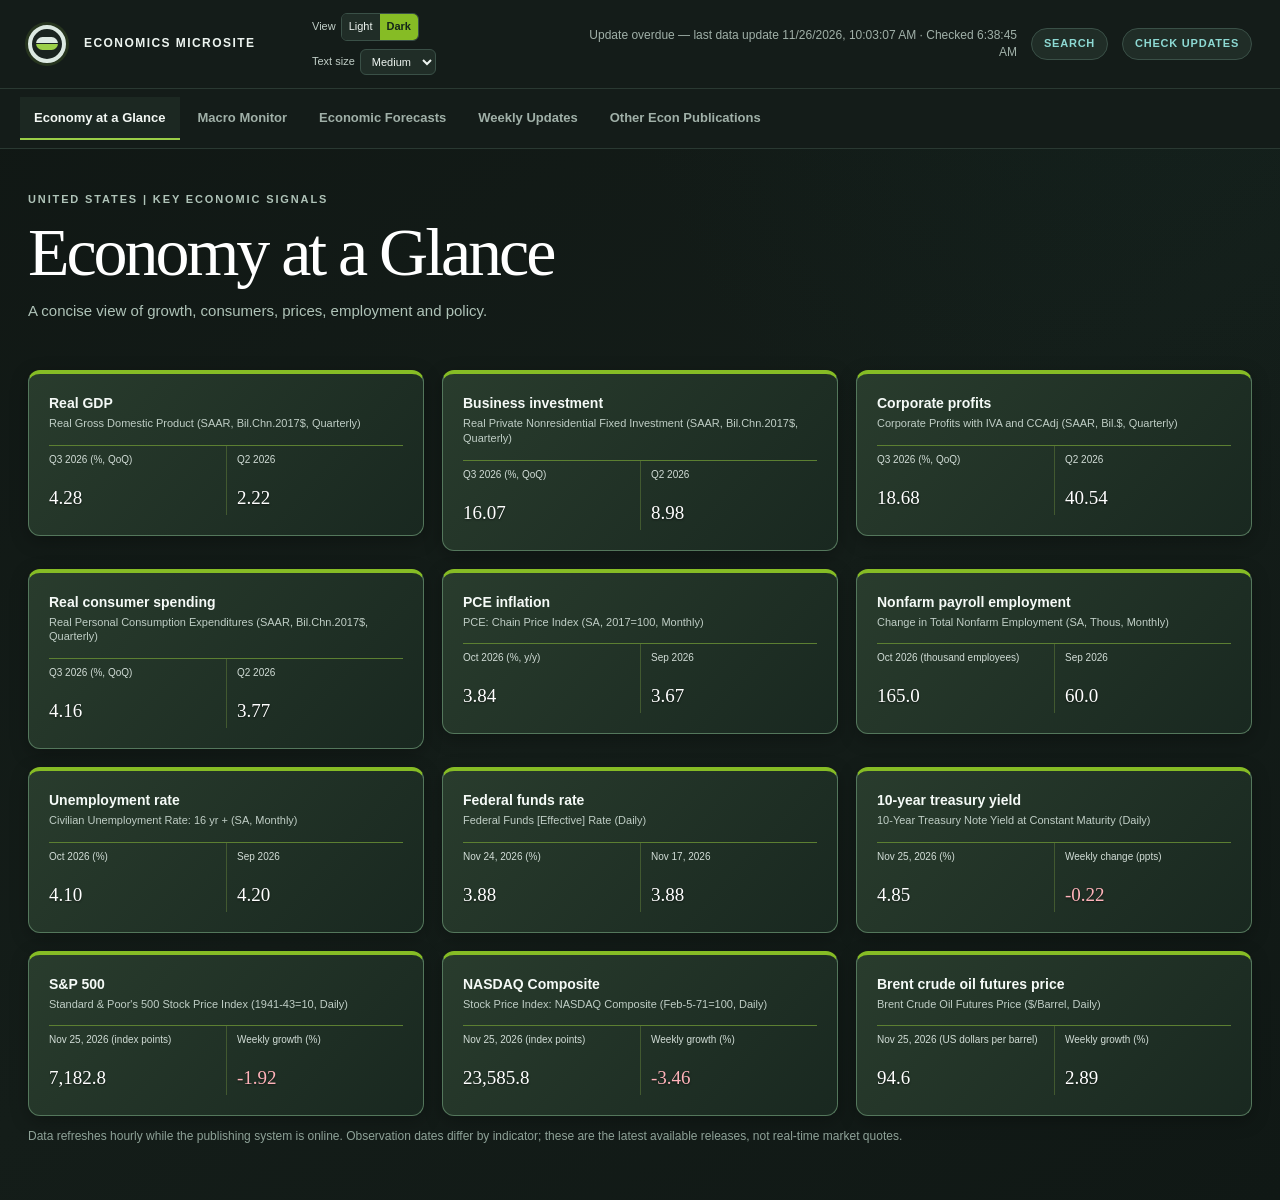
==== docs/index.html @ 39c1127b "Refine microsite appearance and weekly charts Co-authored-by: Copilot <223556219+Copilot@users.norep" ====
<!doctype html>
<html lang="en">
<head>
  <meta charset="utf-8">
  <meta name="viewport" content="width=device-width, initial-scale=1">
  <title>Economics Microsite</title>
  <script>if (location.protocol === "file:") location.replace("http://127.0.0.1:8766/");</script>
  <style>
    :root {
      color-scheme: dark;
      --ink: #edf4f0; --ink-soft: #c1cec7; --panel: #19221f; --panel-line: #34443d;
      --paper: #101714; --white: #202a26; --muted: #a0b0a8; --light-muted: #718078;
      --red: #f08c86; --gold: #e8c66a; --green: #9bcf48; --blue: #43c5ca;
    }
    * { box-sizing: border-box; }
    body { margin: 0; color: #1b282e; background: linear-gradient(145deg, #f2f7f4 0%, #f8faf8 52%, #edf6f3 100%); font: 15px/1.45 "Segoe UI", Arial, sans-serif; }
    button { font: inherit; }
    .masthead { min-height: 76px; display: flex; align-items: center; gap: 18px; padding: 13px max(28px, calc((100vw - 1400px)/2)); background: #fff; border-bottom: 1px solid #dce7e2; box-shadow: 0 2px 12px #173a2810; }
    .brand-mark { width: 38px; height: 38px; flex: 0 0 auto; display: grid; place-items: center; border: 4px solid #242726; border-radius: 50%; background: #fff; box-shadow: 0 0 0 3px #86bc2524; }
    .brand-mark::after { content: ""; width: 22px; height: 13px; border-radius: 9px; background: linear-gradient(to bottom, #2c2a29 0 48%, #fff 48% 53%, #86bc25 53%); }
    .brand { min-width: 210px; }
    .brand strong { display: block; color: #242726; font-size: 12px; letter-spacing: .12em; }
    .brand span { color: var(--muted); font-size: 12px; }
    .head-actions { display: flex; align-items: center; gap: 14px; margin-left: auto; }
    .updated { color: var(--muted); font-size: 12px; text-align: right; }
    .text-button { border: 1px solid #d7e4dd; border-radius: 999px; padding: 7px 12px; background: #f5faf6; color: #1f6465; font-size: 11px; font-weight: 750; letter-spacing: .07em; text-transform: uppercase; cursor: pointer; transition: background .15s, border-color .15s, transform .15s; }
    .text-button:hover { border-color: var(--green); background: #edf6e1; transform: translateY(-1px); }
    .text-button:disabled { opacity: .5; cursor: wait; }
    .hero { position: relative; overflow: hidden; padding: 46px max(38px, calc((100vw - 1360px)/2)) 52px; background: radial-gradient(ellipse at 84% 12%, #00a3ad38 0, transparent 32%), linear-gradient(112deg, #242726 0%, #293431 62%, #214841 100%); color: #eef6f1; border-bottom: 4px solid var(--green); }
    .hero::before { content: ""; position: absolute; width: 260px; height: 260px; right: 9%; top: -155px; border: 1px solid #86bc2555; border-radius: 50%; box-shadow: 0 0 0 26px #86bc2510, 0 0 0 54px #00a3ad0c; pointer-events: none; }
    .hero::after { content: "US"; position: absolute; right: 20px; top: 175px; width: min(520px, calc(100% - 40px)); color: #fff; opacity: .13; font: 800 clamp(210px, 20vw, 275px)/1 Georgia, serif; letter-spacing: -.06em; text-align: right; white-space: nowrap; pointer-events: none; }
    .eyebrow { position: relative; z-index: 1; margin: 0 0 14px; color: var(--green); font: 700 11px/1.5 "Segoe UI", Arial, sans-serif; letter-spacing: .17em; text-transform: uppercase; }
    .hero h1 { position: relative; z-index: 1; margin: 0; color: #f4f4f1; font: 400 clamp(42px, 6vw, 68px)/.91 Georgia, "Times New Roman", serif; letter-spacing: -.045em; }
    .hero h1 span { display: block; color: #21c0c2; text-shadow: 0 6px 24px #00a3ad35; }
    .hero-copy { position: relative; z-index: 1; max-width: 560px; margin: 22px 0 0; color: #d2e2db; font-size: 14px; line-height: 1.7; }
    .hero-export { position: relative; z-index: 1; margin-top: 18px; border-color: #00a3ad; background: #00a3ad; color: #fff; }
    .hero-export:hover { border-color: #4ed1d0; background: #087e83; }
    #explore-combos { margin-left: 10px; }
    #combo-gallery { width: min(1040px, calc(100vw - 40px)); max-width: 1040px; }
    .combo-gallery-list { display: grid; grid-template-columns: repeat(auto-fit, minmax(min(100%, 300px), 1fr)); gap: 20px; padding: 20px 22px; }
    .combo-preview { width: 100%; max-width: 360px; justify-self: center; padding: 0; overflow: hidden; border: 1px solid #00a3ad; border-radius: 8px; background: #000; color: #edf4f0; text-align: left; cursor: pointer; }
    .combo-preview svg { display: block; width: 100%; height: auto; }
    .combo-preview span { display: block; padding: 12px; background: #173b3c; font-size: 12px; }
    .combo-preview:hover, .combo-preview:focus-visible { outline: 2px solid #86bc25; outline-offset: 2px; }
    #combo-gallery-status { padding: 0 22px 18px; }
    #trend-dialog.curated-chart #chart-controls fieldset:nth-of-type(2) { display: none; }
    #trend-dialog.curated-chart .chart-wrap { background: #000; }
    .workspace { max-width: 1420px; margin: 0 auto; padding: 28px 26px 50px; }
    .workspace-layout { display: grid; grid-template-columns: 205px minmax(0, 1fr); gap: 24px; align-items: start; }
    .theme-nav { position: sticky; top: 15px; }
    .section-label { margin: 0 0 12px; color: #4f7564; font-size: 10px; font-weight: 800; letter-spacing: .15em; text-transform: uppercase; }
    .theme-list { display: grid; gap: 7px; }
    .theme-button { --theme-color: #54821a; --theme-tint: #eff6e4; display: flex; justify-content: space-between; align-items: center; gap: 8px; width: 100%; border: 1px solid color-mix(in srgb, var(--theme-color) 26%, white); border-radius: 7px; padding: 12px; background: var(--theme-tint); color: #26322b; text-align: left; cursor: pointer; box-shadow: 0 3px 12px #20432a0b; transition: transform .16s, box-shadow .16s, background .16s; }
    .theme-button[data-theme="financial_markets"] { --theme-color: #008c95; --theme-tint: #e4f5f5; }
    .theme-button[data-theme="inflation"] { --theme-color: #397f58; --theme-tint: #eaf4ec; }
    .theme-button:hover { border-color: var(--theme-color); transform: translateX(2px); box-shadow: 0 5px 14px #20432a16; }
    .theme-button[aria-current="page"] { border-color: var(--theme-color); background: var(--theme-color); color: #fff; box-shadow: 0 5px 14px color-mix(in srgb, var(--theme-color) 28%, transparent); }
    .theme-count { color: #839096; font-size: 11px; }
    .theme-button[aria-current="page"] .theme-count { color: #f1ffe9; }
    .workspace-main { min-width: 0; }
    .workspace-head { display: flex; justify-content: space-between; align-items: end; gap: 16px; margin: 0 0 14px; }
    .workspace-head h2 { margin: 0; color: #26352d; font: 400 28px/1.1 Georgia, serif; }
    .workspace-head p { margin: 4px 0 0; color: #5f766a; font-size: 12px; }
    .cards { display: grid; grid-template-columns: repeat(2, minmax(0, 1fr)); align-items: start; gap: 10px; }
    .cards[data-theme="real_economy"] { --theme-accent: #79ad20; --theme-tint: #f3f8e9; }
    .cards[data-theme="financial_markets"] { --theme-accent: #008c95; --theme-tint: #eaf7f7; }
    .cards[data-theme="inflation"] { --theme-accent: #397f58; --theme-tint: #eef6ed; }
    .indicator-card { display: flex; flex-direction: column; min-width: 0; border: 1px solid #dce6e0; border-top: 3px solid var(--theme-accent, #86bc25); border-left: 4px solid var(--theme-accent, #86bc25); border-radius: 7px; padding: 14px 14px 12px; background: linear-gradient(118deg, var(--theme-tint, #f4f9ea) 0%, #fff 31%); cursor: pointer; box-shadow: 0 4px 14px #1c3f2b0b; transition: border-color .15s, transform .15s, box-shadow .15s; }
    .indicator-card:hover { border-color: var(--theme-accent, var(--blue)); box-shadow: 0 9px 22px #153e2b1b; transform: translateY(-2px); }
    .indicator-card:focus-visible, .theme-button:focus-visible, .text-button:focus-visible { outline: 2px solid var(--blue); outline-offset: 2px; }
    .card-head { display: flex; align-items: flex-start; justify-content: space-between; gap: 12px; min-height: 0; }
    .card-title-group { min-width: 0; }
    .card-head h3 { margin: 0; color: #1d282e; font-size: 14px; font-weight: 700; line-height: 1.35; }
    .card-descriptor { display: block; margin-top: 3px; color: #728078; font-size: 11px; line-height: 1.35; overflow-wrap: anywhere; }
    .ai-proxy-card .card-head { min-height: 0; }
    .ai-proxy-badge { display: inline-flex; align-items: center; gap: 5px; margin-top: 3px; padding: 3px 7px; border: 1px solid #00a3ad; border-radius: 4px; color: #d5f5f3; background: #173b3c; font-size: 11px; line-height: 1.4; }
    .ai-proxy-badge svg { width: 13px; height: 13px; flex-shrink: 0; }
    .card-period { flex: 0 0 auto; color: #007c83; font-size: 11px; font-weight: 700; text-align: right; }
    .metric-row { display: grid; grid-template-columns: repeat(3, minmax(0, 1fr)); margin-top: 14px; border-top: 1px solid #dcebe3; }
    .metric { min-width: 0; padding: 8px 8px 6px 0; }
    .metric + .metric { border-left: 1px solid #e5eee8; padding-left: 9px; }
    .metric-label { min-height: 29px; color: #6f7d82; font-size: 10px; line-height: 1.35; }
    .metric-value { overflow: hidden; color: #183b35; font: 500 19px/1.15 Georgia, serif; font-variant-numeric: tabular-nums; text-overflow: ellipsis; white-space: nowrap; }
    .metric-value.negative { color: #bd4148; }
    .metric-value.positive { color: #54821a; }
    .empty-state { min-height: 240px; display: grid; place-items: center; border: 1px solid #dce1de; background: #fafbf9; color: #728086; text-align: center; }
    .empty-state strong { display: block; margin-bottom: 5px; color: #27353c; font: 20px Georgia, serif; }
    .error { margin: 0 0 14px; border-left: 3px solid #c64b4b; padding: 10px 12px; background: #fff3f1; color: #792c2b; font-size: 13px; }
    .error[hidden], [hidden] { display: none !important; }
    .foot { margin: 16px 0 0; color: #819096; font-size: 11px; line-height: 1.6; }
    dialog { width: min(980px, calc(100vw - 28px)); max-width: 980px; border: 1px solid #d5dddf; border-radius: 7px; padding: 0; color: #1d292e; box-shadow: 0 20px 70px #102c3b45; }
    dialog::backdrop { background: #0d171dc4; }
    .dialog-head { display: flex; justify-content: space-between; align-items: flex-start; gap: 18px; padding: 20px 22px 8px; }
    .dialog-actions { display: flex; flex: 0 0 auto; flex-wrap: wrap; justify-content: flex-end; gap: 8px; }
    #trend-dialog .dialog-head { flex-wrap: wrap; }
    #trend-dialog .dialog-actions { flex: 1 1 340px; }
    .chart-controls { display: flex; flex-wrap: wrap; align-items: end; gap: 10px; padding: 12px 22px; border-block: 1px solid #34483d; }
    .chart-controls label { display: grid; gap: 4px; font-size: 12px; color: #c1cec7; }
    .chart-controls input, .chart-controls select { width: 140px; padding: 7px; border: 1px solid #4a6556; border-radius: 5px; background: #101714; color: #edf4f0; color-scheme: dark; font: inherit; }
    #combo-indicator { width: 230px; max-width: 100%; }
    #combo-options { display: flex; flex-wrap: wrap; gap: 10px; }
    .chart-tabs { display: flex; gap: 8px; padding: 10px 22px; }
    .chart-tabs [aria-selected="true"] { border-color: #86bc25; color: #b9fa38; }
    .chart-controls fieldset { width: 100%; min-width: 0; margin: 0; padding: 12px; border: 1px solid #34483d; border-radius: 6px; }
    .chart-controls legend { color: #b9fa38; font-weight: 700; font-size: 13px; }
    .chart-option-row { display: flex; flex-wrap: wrap; gap: 10px; margin-block: 8px; }
    .chart-controls[hidden], #combo-options[hidden] { display: none; }
    #chart-status { margin: 9px 22px; font-size: 12px; }
    .chart-export-button { border: 1px solid #557c61; border-radius: 999px; padding: 8px 12px; background: #26382d; color: #e5f4dd; font-size: 11px; font-weight: 750; letter-spacing: .05em; text-transform: uppercase; cursor: pointer; }
    .chart-export-button:hover { border-color: #b9fa38; background: #314832; }
    .chart-export-button:disabled { opacity: .5; cursor: not-allowed; }
    .chart-export-button:focus-visible, .close-button:focus-visible { outline: 2px solid var(--blue); outline-offset: 2px; }
    .dialog-head h2 { margin: 0; color: #15232a; font: 400 25px/1.2 Georgia, serif; }
    .dialog-head p { margin: 5px 0 0; color: #68777d; font-size: 12px; }
    .close-button { flex: 0 0 auto; border: 1px solid #007c83; border-radius: 999px; padding: 8px 14px; background: #007c83; color: #fff; font-size: 11px; font-weight: 700; letter-spacing: .08em; text-transform: uppercase; cursor: pointer; }
    .chart-wrap { padding: 0 12px 12px; }
    .export-form { display: grid; gap: 18px; padding: 12px 22px 24px; }
    .export-dates { display: flex; flex-wrap: wrap; gap: 12px; }
    .export-dates label { display: grid; gap: 5px; color: #c1cec7; font-size: 13px; }
    .export-dates input { border: 1px solid #4a6556; border-radius: 5px; padding: 8px; background: #101714; color: #edf4f0; color-scheme: dark; font: inherit; }
    .export-list { max-height: min(38vh, 320px); overflow-y: auto; border: 1px solid #34483d; border-radius: 6px; padding: 12px; }
    .export-list fieldset { border: 0; margin: 0 0 14px; padding: 0; }
    .export-list fieldset:last-child { margin-bottom: 0; }
    .export-list legend { margin-bottom: 6px; color: #bce18a; font-size: 12px; font-weight: 700; }
    .export-list label, .export-all { display: flex; align-items: center; gap: 9px; padding: 5px 0; cursor: pointer; }
    .export-list input, .export-all input { accent-color: #9bcf48; }
    .export-hint { margin: 0; color: #a0b0a8; font-size: 12px; }
    .export-error { margin: 0; color: #ffb3ba; font-size: 13px; }
    .export-actions { display: flex; justify-content: flex-end; gap: 9px; }
    #trend-chart { display: block; width: 100%; height: auto; min-height: 250px; }
    #trend-chart text { fill: #586970; font: 12px "Segoe UI", Arial, sans-serif; }
    #trend-chart .grid-line { stroke: #e2e8e9; stroke-width: 1; }
    #trend-chart .series-line { fill: none; stroke: #00a3ad; stroke-width: 3; stroke-linecap: round; stroke-linejoin: round; }
    #trend-chart .latest-point { fill: #b9fa38; stroke: #19221f; stroke-width: 2; }
    #trend-chart .hover-target { fill: transparent; stroke: transparent; pointer-events: all; cursor: default; }
    #chart-empty { padding: 60px 20px; color: var(--muted); text-align: center; }
    body { color: var(--ink); background: radial-gradient(ellipse at 90% 2%, #153b3424 0, transparent 32%), linear-gradient(145deg, #101714 0%, #141d19 54%, #101815 100%); }
    .masthead { background: #141c19; border-bottom-color: #2a3932; box-shadow: 0 3px 16px #0005; }
    .brand-mark { border-color: #dce9e2; background: #1a2420; box-shadow: 0 0 0 3px #9bcf4824; }
    .brand-mark::after { background: linear-gradient(to bottom, #dce9e2 0 48%, #1a2420 48% 53%, #9bcf48 53%); }
    .brand strong { color: #edf4f0; }
    .text-button { border-color: #3a5047; background: #202d27; color: #8dd9d3; }
    .text-button:hover { border-color: #9bcf48; background: #2b3a2d; }
    .hero { background: radial-gradient(ellipse at 84% 12%, #00a3ad38 0, transparent 32%), linear-gradient(112deg, #111715 0%, #182622 62%, #173b34 100%); }
    .headline-grid { position: relative; z-index: 1; display: grid; grid-template-columns: repeat(5, minmax(0, 1fr)); align-items: start; gap: 10px; max-width: 1360px; margin: 28px auto 0; }
    .headline-card { min-height: 0; }
    .headline-card .card-head { min-height: 0; }
    .headline-card .metric-row { grid-template-columns: repeat(2, minmax(0, 1fr)); }
    .headline-card .metric-label { min-height: 29px; }
    .headline-card .metric-value { font-size: 24px; }
    .workspace { color: var(--ink); }
    .section-label { color: #a9d66b; }
    .theme-button { --theme-color: #9bcf48; --theme-tint: #202b22; border-color: color-mix(in srgb, var(--theme-color) 35%, #26332c); color: #e2ece6; box-shadow: 0 3px 12px #0003; }
    .theme-button[data-theme="financial_markets"] { --theme-color: #42c2c8; --theme-tint: #1b2c2d; }
    .theme-button[data-theme="inflation"] { --theme-color: #76bd91; --theme-tint: #1d2d25; }
    .theme-button:hover { box-shadow: 0 5px 16px #0006; }
    .theme-button[aria-current="page"] { color: #101714; }
    .theme-button[aria-current="page"] .theme-count { color: #16231c; }
    .workspace-head h2 { color: #edf4f0; }
    .workspace-head p { color: #a9bcb2; }
    .theme-story { margin: 0 0 16px; border: 1px solid #34483d; border-left: 3px solid var(--green); border-radius: 7px; padding: 16px 19px; background: linear-gradient(110deg, #202e25, #19231f); box-shadow: 0 5px 18px #0002; }
    .theme-story h3 { margin: 0 0 7px; color: #bce18a; font: 400 19px/1.25 Georgia, serif; }
    .theme-story p { margin: 0; color: #e2eee5; font-size: 13px; line-height: 1.7; }
    .story-news { margin-top: 11px; border-top: 1px solid #34483d; padding-top: 9px; }
    .story-news-label { color: #bce18a; font-size: 11px; font-weight: 700; }
    .story-sources { display: flex; flex-direction: column; gap: 6px; margin-top: 6px; font-size: 11px; }
    .story-sources span { color: #bac9be; }
    .story-sources a { color: #69d4d4; text-decoration-color: #69d4d470; text-underline-offset: 3px; }
    .story-sources a:hover { color: #b2f2ee; }
    .theme-story .story-note { margin-top: 9px; color: #bac9be; font-size: 11px; }
    .cards[data-theme="real_economy"] { --theme-accent: #9bcf48; --theme-tint: #202b22; }
    .cards[data-theme="financial_markets"] { --theme-accent: #42c2c8; --theme-tint: #1b2c2d; }
    .cards[data-theme="inflation"] { --theme-accent: #76bd91; --theme-tint: #1d2d25; }
    .indicator-card { border-color: #35463e; background: linear-gradient(118deg, var(--theme-tint, #202b22) 0%, #19221f 56%); box-shadow: 0 4px 14px #0003; }
    :is(#cards, #headline-grid) .indicator-card:nth-child(8n + 1) { --theme-accent: #b9fa38; --theme-tint: #29391b; }
    :is(#cards, #headline-grid) .indicator-card:nth-child(8n + 2) { --theme-accent: #32e6e4; --theme-tint: #19383a; }
    :is(#cards, #headline-grid) .indicator-card:nth-child(8n + 3) { --theme-accent: #c5a0ff; --theme-tint: #302447; }
    :is(#cards, #headline-grid) .indicator-card:nth-child(8n + 4) { --theme-accent: #ffc05c; --theme-tint: #3a2c1d; }
    :is(#cards, #headline-grid) .indicator-card:nth-child(8n + 5) { --theme-accent: #ff7f91; --theme-tint: #3c222b; }
    :is(#cards, #headline-grid) .indicator-card:nth-child(8n + 6) { --theme-accent: #73b7ff; --theme-tint: #1e3047; }
    :is(#cards, #headline-grid) .indicator-card:nth-child(8n + 7) { --theme-accent: #ff94d1; --theme-tint: #3a2338; }
    :is(#cards, #headline-grid) .indicator-card:nth-child(8n) { --theme-accent: #6ef0a7; --theme-tint: #1d392c; }
    :is(#cards, #headline-grid) .indicator-card { background: linear-gradient(132deg, color-mix(in srgb, var(--theme-accent) 24%, #17201c) 0%, color-mix(in srgb, var(--theme-tint) 82%, #19221f) 50%, #19221f 100%); box-shadow: inset 0 1px 0 color-mix(in srgb, var(--theme-accent) 32%, transparent), 0 5px 18px #0004; }
    :is(#cards, #headline-grid) .metric-row { border-top-color: color-mix(in srgb, var(--theme-accent) 48%, #35463e); }
    :is(#cards, #headline-grid) .metric + .metric { border-left-color: color-mix(in srgb, var(--theme-accent) 24%, #2c3a34); }
    :is(#cards, #headline-grid) .card-head h3 { color: #f5faf7; }
    :is(#cards, #headline-grid) .card-descriptor { color: #c0cec6; }
    :is(#cards, #headline-grid) .card-period { color: #fff0a6; }
    :is(#cards, #headline-grid) .metric-label { color: #d2ddd7; }
    :is(#cards, #headline-grid) .metric-value { color: #ffffff; text-shadow: 0 1px 2px #0008; }
    :is(#cards, #headline-grid) .metric-value.negative { color: #ffb3ba; }
    :is(#cards, #headline-grid) .metric-value.positive { color: #d1ff9a; }
    .indicator-card:hover { box-shadow: 0 9px 24px #0007; }
    .card-head h3 { color: #edf4f0; }
    .card-period { color: #72d2d0; }
    .metric-row { border-top-color: #35463e; }
    .metric + .metric { border-left-color: #2c3a34; }
    .metric-label { color: #a0b0a8; }
    .metric-value { color: #f0f5f2; }
    .metric-value.negative { color: #f08c86; }
    .metric-value.positive { color: #a9d66b; }
    .card-foot, .foot { color: #9aa9a2; }
    .empty-state { border-color: #35463e; background: #19221f; color: #a0b0a8; }
    .empty-state strong { color: #edf4f0; }
    .error { border-left-color: #eb7974; background: #382322; color: #ffc5c0; }
    dialog { border-color: #3a4c44; background: #19221f; color: #e5eee9; box-shadow: 0 20px 70px #000b; }
    .dialog-head h2 { color: #edf4f0; }
    .dialog-head p { color: #a0b0a8; }
    .close-button { border-color: #168c91; background: #168c91; color: #f3fffd; }
    #trend-chart text { fill: #b1c0b8; }
    #trend-chart .grid-line { stroke: #34443d; }
    #trend-chart .series-line { stroke: #43c5ca; }
    .primary-tabs { display: flex; gap: 4px; overflow-x: auto; padding: 8px max(20px, calc((100vw - 1400px)/2)); background: #141c19; border-bottom: 1px solid #2a3932; scrollbar-width: thin; }
    .primary-tab { flex: 0 0 auto; border: 0; border-bottom: 2px solid transparent; border-radius: 0; padding: 12px 14px 10px; background: transparent; color: #a0b0a8; font-size: 13px; font-weight: 700; text-align: left; white-space: nowrap; cursor: pointer; transition: background .15s, color .15s, border-color .15s; }
    .primary-tab:hover { background: #202d27; color: #edf4f0; }
    .primary-tab[aria-selected="true"] { border-bottom-color: var(--green); background: #1c2822; color: #f3f8f4; }
    .primary-tab:focus-visible { outline: 2px solid var(--blue); outline-offset: -2px; }
    .tab-placeholder { max-width: 1420px; margin: 0 auto; padding: 42px 26px; }
    .tab-placeholder h2 { margin: 0; color: #edf4f0; font: 400 28px/1.1 Georgia, serif; }
    .tab-placeholder p { margin: 8px 0 0; color: #a0b0a8; font-size: 14px; }
    .forecast-panel { max-width: none; padding: 0; }
    .forecast-frame { display: block; width: 100%; height: max(680px, calc(100vh - 112px)); border: 0; background: #141c19; }
    .weekly-subtabs { display: flex; gap: 4px; overflow-x: auto; padding: 8px max(20px, calc((100vw - 1400px)/2)); background: #141c19; border-bottom: 1px solid #2a3932; }
    .weekly-subtab { flex: 0 0 auto; border: 0; border-bottom: 2px solid transparent; padding: 10px 14px 8px; background: transparent; color: #a0b0a8; font-size: 13px; font-weight: 700; cursor: pointer; }
    .weekly-subtab:hover { background: #202d27; color: #edf4f0; }
    .weekly-subtab[aria-selected="true"] { border-bottom-color: var(--green); background: #1c2822; color: #f3f8f4; }
    .weekly-subtab:focus-visible { outline: 2px solid var(--blue); outline-offset: -2px; }
    .weekly-global-panel { min-height: max(520px, calc(100vh - 165px)); padding: clamp(24px, 5vw, 64px) 26px; background: #101714; }
    .global-update-source { max-width: 760px; margin: 0 auto; border: 1px solid #34443d; border-left: 4px solid #86bc25; border-radius: 8px; padding: clamp(24px, 4vw, 40px); background: #19221f; }
    .global-update-source .eyebrow { margin-bottom: 10px; }
    .global-update-source h2 { margin: 0; color: #edf4f0; font: 400 clamp(27px, 4vw, 38px)/1.15 Georgia, serif; }
    .global-update-source p:not(.eyebrow) { margin: 14px 0 20px; color: #c1cec7; font-size: 15px; line-height: 1.65; }
    .global-update-date { margin: 10px 0 0 !important; color: #9bcf48 !important; font-size: 12px !important; font-weight: 700; }
    .global-update-summary { margin: 22px 0; }
    .global-update-summary h3 { margin: 0 0 10px; color: #edf4f0; font-size: 13px; }
    .global-update-summary ul { display: grid; gap: 10px; margin: 0; padding-left: 20px; color: #c1cec7; font-size: 14px; line-height: 1.6; }
    .global-update-summary li::marker { color: #86bc25; }
    .global-update-link { display: inline-flex; align-items: center; gap: 8px; border: 1px solid #00a3ad; border-radius: 999px; padding: 11px 16px; background: #173b3c; color: #f3f8f4; font-size: 13px; font-weight: 700; text-decoration: none; }
    .global-update-link:hover { border-color: #86bc25; background: #203d35; }
    .global-update-link:focus-visible { outline: 2px solid var(--blue); outline-offset: 3px; }
    @media (max-width: 950px) { .workspace-layout { grid-template-columns: 180px minmax(0, 1fr); gap: 18px; } .workspace { padding-inline: 18px; } .headline-grid { grid-template-columns: repeat(3, minmax(0, 1fr)); } }
    @media (max-width: 720px) {
      .primary-tabs, .weekly-subtabs { gap: 0; padding-inline: 12px; } .primary-tab { padding-inline: 10px; font-size: 12px; } .weekly-subtab { padding-inline: 10px; font-size: 12px; }
      .masthead { padding: 12px 15px; gap: 10px; } .brand { min-width: 0; } .head-actions { margin-left: auto; gap: 10px; }
      .hero { padding: 39px 22px 42px; } .hero-copy { max-width: 480px; }
      .headline-grid { grid-template-columns: repeat(2, minmax(0, 1fr)); gap: 8px; margin-top: 22px; }
      .hero::after { right: 16px; top: 185px; width: min(340px, calc(100% - 32px)); font-size: clamp(155px, 35vw, 200px); }
      .workspace { padding: 22px 14px 36px; } .workspace-layout { display: block; } .theme-nav { position: static; margin-bottom: 22px; }
      .theme-list { grid-template-columns: repeat(3, minmax(0, 1fr)); } .theme-button { display: block; min-height: 52px; padding: 8px; font-size: 12px; text-align: center; } .theme-count { display: block; margin-top: 2px; }
    }
    @media (max-width: 480px) {
      .masthead { display: grid; grid-template-columns: 32px minmax(0, 1fr); gap: 8px 10px; padding: 10px 12px; }
      .brand-mark { width: 32px; height: 32px; } .brand-mark::after { width: 18px; height: 11px; } .brand strong { font-size: 10px; } .brand span { font-size: 10px; }
      .headline-card { padding: 11px; }
      .brand-mark { grid-column: 1; grid-row: 1; }
      .brand { grid-column: 2; grid-row: 1; }
      .head-actions { grid-column: 1 / -1; grid-row: 2; display: grid; grid-template-columns: repeat(2, max-content); justify-content: end; gap: 8px; margin-left: 0; }
      .updated { grid-column: 1 / -1; }
      .updated { max-width: none; font-size: 10px; text-align: left; } .text-button { font-size: 10px; }
      .hero h1 { font-size: 46px; } .cards { grid-template-columns: 1fr; gap: 8px; } .indicator-card { padding: 12px; }
      .workspace-head h2 { font-size: 24px; } .metric-label { font-size: 9px; }
    }
    #trend-chart text { font-family: "Calibri Light", Calibri, "Segoe UI", Arial, sans-serif; font-weight: 300; }
    .search-body { padding: 16px 22px 24px; }
    .search-body label { display: grid; gap: 8px; color: #c1cec7; font-size: 14px; }
    #indicator-query { width: 100%; padding: 12px; background: #101714; color: #edf4f0; border: 1px solid #4a6556; border-radius: 6px; font: inherit; }
    #search-status { color: #a0b0a8; font-size: 13px; }
    #search-results { display: grid; gap: 8px; }
    .search-result { display: grid; gap: 6px; padding: 12px; border: 1px solid #34443d; border-radius: 6px; background: #202a26; color: #c1cec7; text-align: left; cursor: pointer; font-size: 13px; }
    .search-result-title { color: #edf4f0; font-size: 15px; font-weight: 700; }
    .search-result:hover { border-color: #86bc25; }
    .search-result:focus-visible, #indicator-query:focus-visible { outline: 2px solid var(--blue); outline-offset: 2px; }
    .glance-page { max-width: 1420px; margin: auto; padding: 42px 28px; }
    .glance-intro { display: flex; flex-wrap: wrap; justify-content: space-between; gap: 24px; align-items: center; }
    .glance-intro h1 { margin: 0; font: 400 clamp(42px, 6vw, 68px)/.91 Georgia, "Times New Roman", serif; letter-spacing: -.045em; color: #fff; }
    .glance-intro p { color: #afc3b8; line-height: 1.6; }
    #panel-glance .headline-grid { grid-template-columns: repeat(3, minmax(0, 1fr)); gap: 18px; margin-top: 32px; }
    #panel-glance .headline-card { --theme-accent: #86bc25; border: 1px solid #395042; border-top: 4px solid #86bc25; border-left: 1px solid #395042; padding: 24px; background: linear-gradient(145deg, #25351e, #151f1a); border-radius: 12px; min-height: 0; }
    #panel-glance .headline-card:nth-child(even) { border-top-color: #00a3ad; background: linear-gradient(145deg, #17363a, #151f1a); }
    #panel-glance .headline-card { padding: 20px; }
    #panel-glance .headline-card .metric-label { min-height: 29px; font-size: 10px; }
    #panel-glance .headline-card .metric-value { font-size: 19px; margin-top: 5px; }
    #panel-glance .headline-card .metric { padding-top: 7px; }
    #panel-glance .headline-card .metric + .metric { padding-left: 10px; }
    .glance-note { color: #90a49a; font-size: 12px; }
    @media (max-width: 720px) { .glance-page { padding: 28px 16px; } #panel-glance .headline-grid { grid-template-columns: 1fr 1fr; } }
    @media (max-width: 480px) { #panel-glance .headline-grid { grid-template-columns: 1fr; } }
    @media (max-width: 720px) { .glance-intro h1 { font-size: 46px; } }
  </style>
  <link rel="stylesheet" href="appearance.css?v=20261126-3">
  <script src="appearance.js?v=20261126-3" defer></script>
</head>
<body>
  <header class="masthead">
    <div class="brand-mark" aria-hidden="true"></div>
    <div class="brand"><strong>ECONOMICS MICROSITE</strong></div>
    <div class="appearance-controls">
      <div class="appearance-view"><span>View</span><div class="appearance-toggle" role="group" aria-label="View"><button id="appearance-light" type="button" aria-pressed="false">Light</button><button id="appearance-dark" type="button" aria-pressed="true">Dark</button></div></div>
      <label>Text size <select id="appearance-size"><option value="small">Small</option><option value="medium" selected>Medium</option><option value="large">Large</option></select></label>
      <span class="appearance-status" id="appearance-status" role="status" hidden></span>
    </div>
    <div class="head-actions"><span class="updated" id="updated">Loading latest data…</span><button class="text-button" id="search" type="button" aria-haspopup="dialog">Search</button><button class="text-button" id="refresh" type="button">Check updates</button></div>
  </header>
  <nav class="primary-tabs" role="tablist" aria-label="Dashboard sections">
    <button class="primary-tab" id="tab-glance" type="button" role="tab" aria-selected="false" aria-controls="panel-glance" tabindex="-1">Economy at a Glance</button>
    <button class="primary-tab" id="tab-monitor" type="button" role="tab" aria-selected="true" aria-controls="panel-monitor" tabindex="0">Macro Monitor</button>
    <button class="primary-tab" id="tab-forecasts" type="button" role="tab" aria-selected="false" aria-controls="panel-forecasts" tabindex="-1">Economic Forecasts</button>
    <button class="primary-tab" id="tab-weekly" type="button" role="tab" aria-selected="false" aria-controls="panel-weekly" tabindex="-1">Weekly Updates</button>
    <button class="primary-tab" id="tab-publications" type="button" role="tab" aria-selected="false" aria-controls="panel-publications" tabindex="-1">Other Econ Publications</button>
  </nav>
  <section id="panel-glance" class="glance-page" role="tabpanel" aria-labelledby="tab-glance" hidden>
    <div class="glance-intro"><div><p class="eyebrow">United States | Key economic signals</p><h1>Economy at a Glance</h1><p>A concise view of growth, consumers, prices, employment and policy.</p></div></div>
    <div class="headline-grid" id="headline-grid" aria-label="Key US economic indicators" aria-live="polite"></div>
    <p class="glance-note">Data refreshes hourly while the publishing system is online. Observation dates differ by indicator; these are the latest available releases, not real-time market quotes.</p>
  </section>
  <section class="tab-panel" id="panel-monitor" role="tabpanel" aria-labelledby="tab-monitor">
  <section class="hero">
    <p class="eyebrow">United States economic indicators</p>
    <h1>US Macro<span>Monitor</span></h1>
    <p class="hero-copy">Your one-stop view of the economic indicators you need to watch.</p>
    <button class="text-button hero-export" id="export" type="button">Export CSV ↓</button>
    <button class="text-button hero-export" id="explore-combos" type="button">Explore combo charts</button>
  </section>
  <main class="workspace">
    <div class="error" id="error" role="status" hidden></div>
    <div class="workspace-layout">
      <nav class="theme-nav" aria-label="Dashboard themes">
        <p class="section-label">Themes</p>
        <div class="theme-list" id="theme-list"></div>
      </nav>
      <section class="workspace-main">
        <div class="workspace-head"><div><h2 id="theme-title">National Accounts (GDP)</h2><p id="theme-description">6 indicators · latest observations and changes</p></div></div>
        <aside class="theme-story" aria-live="polite"><h3>The story behind the numbers</h3><p id="story-text">Waiting for the latest coverage…</p><div class="story-news"><span class="story-news-label">Recent news:</span><div class="story-sources" id="story-sources"></div></div><p class="story-note" id="story-note" hidden></p></aside>
        <div class="cards" id="cards"></div>
        <p class="foot" id="footnote">Quarterly growth is annualized quarter-over-quarter (SAAR means seasonally adjusted annual rate); the third measure compares with the same quarter one year ago.</p>
      </section>
    </div>
  </main>
  </section>
  <section class="tab-placeholder forecast-panel" id="panel-forecasts" role="tabpanel" aria-labelledby="tab-forecasts" hidden>
    <iframe class="forecast-frame" id="forecasts-frame" src="forecasts/index.html?v=20261123-typography" title="Economic Forecasts workspace" loading="lazy"></iframe>
  </section>
  <section class="tab-placeholder forecast-panel" id="panel-weekly" role="tabpanel" aria-labelledby="tab-weekly" hidden>
    <nav class="weekly-subtabs" role="tablist" aria-label="Weekly Update editions">
      <button class="weekly-subtab" id="weekly-us-tab" type="button" role="tab" aria-selected="true" aria-controls="weekly-us-panel" tabindex="0">US</button>
      <button class="weekly-subtab" id="weekly-global-tab" type="button" role="tab" aria-selected="false" aria-controls="weekly-global-panel" tabindex="-1">Global</button>
    </nav>
    <section id="weekly-us-panel" role="tabpanel" aria-labelledby="weekly-us-tab">
      <iframe class="forecast-frame" id="weekly-us-frame" src="weekly/index.html?v=20261126-appearance-2" title="Weekly US economic updates" loading="lazy"></iframe>
    </section>
    <section class="weekly-global-panel" id="weekly-global-panel" role="tabpanel" aria-labelledby="weekly-global-tab" hidden>
      <div class="global-update-source">
        <p class="eyebrow">Deloitte Insights</p>
        <h2>Weekly Global Economic Update</h2>
        <p id="weekly-global-author">By Ira Kalish</p>
        <p class="global-update-date" id="weekly-global-date">Week of November 9, 2026</p>
        <section class="global-update-summary" id="weekly-global-summary" aria-labelledby="weekly-global-summary-title">
          <h3 id="weekly-global-summary-title">Key takeaways</h3>
          <ul>
            <li>US employment grew strongly in October and unemployment fell; wage growth eased while private healthcare-benefit costs accelerated.</li>
            <li>Eurozone inflation accelerated, while the Bank of England raised rates and markets saw greater odds of tighter European Central Bank policy.</li>
            <li>The update highlights major AI investment in both the US and China and renewed global nuclear construction amid rising electricity demand.</li>
          </ul>
        </section>
        <a class="global-update-link" id="weekly-global-link" href="https://www.deloitte.com/us/en/insights/topics/economy/global-economic-outlook/weekly-update.html#sept22" target="_blank" rel="noopener noreferrer">Open the latest update on Deloitte Insights <span aria-hidden="true">↗</span></a>
      </div>
    </section>
  </section>
  <section class="tab-placeholder" id="panel-publications" role="tabpanel" aria-labelledby="tab-publications" hidden>
    <h2>Other Econ Publications</h2><p>Content will be added later.</p>
  </section>
  <dialog id="combo-gallery" aria-labelledby="combo-gallery-title">
    <div class="dialog-head"><div><h2 id="combo-gallery-title">Explore combo charts</h2><p>Click chart to customize or copy</p></div><button class="close-button" id="close-combo-gallery" type="button">Close</button></div>
    <div id="combo-gallery-list" class="combo-gallery-list"></div>
    <p id="combo-gallery-status" role="status" aria-live="polite"></p>
  </dialog>
  <dialog id="search-dialog" aria-labelledby="search-title">
    <div class="dialog-head"><div><h2 id="search-title">Search indicators</h2><p>Find indicators across all themes and open their charts.</p></div><button class="close-button" id="close-search" type="button">Close</button></div>
    <div class="search-body"><label>Search indicators <input id="indicator-query" type="search" placeholder="e.g. GDP, consumer spending, inflation" autocomplete="off" aria-controls="search-results" aria-describedby="search-status"></label><p id="search-status" role="status" aria-live="polite"></p><div id="search-results"></div></div>
  </dialog>
  <dialog id="trend-dialog" aria-labelledby="trend-title">
    <div class="dialog-head"><div><h2 id="trend-title">Indicator history</h2><p id="trend-subtitle">Recent observations</p></div><div class="dialog-actions"><button class="chart-export-button" id="copy-chart" type="button">Copy chart</button><button class="chart-export-button" id="download-chart-csv" type="button">Download CSV</button><button class="close-button" id="close-trend" type="button">Close</button></div></div>
    <div class="chart-tabs" role="tablist" aria-label="Chart settings"><button id="chart-tab" class="chart-export-button" type="button" role="tab" aria-selected="true" aria-controls="chart-preview">Chart</button><button id="custom-tab" class="chart-export-button" type="button" role="tab" aria-selected="false" aria-controls="chart-controls">Custom</button></div>
    <form id="chart-controls" class="chart-controls" role="tabpanel" aria-labelledby="custom-tab" hidden>
      <fieldset><legend>Axis options</legend>
        <div class="chart-option-row"><label>X-axis from <input id="chart-from" type="date" required></label><label>X-axis to <input id="chart-to" type="date" required></label><label>X-axis interval (months) <input id="chart-x-interval" type="number" min="1" step="1" placeholder="Auto"></label></div>
        <div class="chart-option-row"><label>Left Y-axis minimum <input id="chart-min" type="number" step="any" placeholder="Auto"></label><label>Left Y-axis maximum <input id="chart-max" type="number" step="any" placeholder="Auto"></label><label>Left Y-axis interval <input id="chart-interval" type="number" step="any" placeholder="Auto"></label><label>Left Y-axis decimals <input id="chart-decimals" type="number" min="0" max="3" step="1" placeholder="Auto"></label></div>
        <div id="chart-right-options" class="chart-option-row" hidden><label>Right Y-axis minimum <input id="chart-right-min" type="number" step="any" placeholder="Auto"></label><label>Right Y-axis maximum <input id="chart-right-max" type="number" step="any" placeholder="Auto"></label><label>Right Y-axis interval <input id="chart-right-interval" type="number" step="any" placeholder="Auto"></label><label>Right Y-axis decimals <input id="chart-right-decimals" type="number" min="0" max="3" step="1" placeholder="Auto"></label></div>
      </fieldset>
      <fieldset><legend>Indicators</legend>
        <div class="chart-option-row"><label>Chart measure <select id="chart-measure" aria-label="Chart measure"></select></label><label>Original indicator axis <select id="chart-axis"><option value="left">Left</option><option value="right">Right</option></select></label><label>Original chart type <select id="chart-type"><option value="line">Line (default)</option><option value="column">Column</option><option value="area">Area</option><option value="step">Stepped line</option><option value="scatter">Scatter / points</option><option value="bar">Horizontal bar (single only)</option></select></label></div>
        <div class="chart-option-row"><label>Add indicator <select id="combo-indicator" aria-label="Add indicator"></select></label><div id="combo-options" hidden><label>Added indicator measure <select id="combo-measure"></select></label><label>Added indicator axis <select id="combo-axis"><option value="left">Left</option><option value="right" selected>Right</option></select></label><label>Added chart type <select id="combo-type"><option value="line">Line (default)</option><option value="column">Column</option><option value="area">Area</option><option value="step">Stepped line</option><option value="scatter">Scatter / points</option><option value="bar" disabled>Horizontal bar (single only)</option></select></label></div></div>
      </fieldset>
      <button class="chart-export-button" type="submit">Apply changes</button><button class="chart-export-button" id="reset-chart" type="button">Reset</button>
    </form>
    <p id="chart-status" role="status" aria-live="polite"></p>
    <div id="chart-preview" class="chart-wrap" role="tabpanel" aria-labelledby="chart-tab"><svg id="trend-chart" viewBox="0 0 900 390" role="img" aria-labelledby="trend-title trend-subtitle"></svg><div id="chart-empty" hidden>No history is available to chart for this series.</div></div>
  </dialog>
  <dialog id="export-dialog" aria-labelledby="export-title">
    <div class="dialog-head"><div><h2 id="export-title">Export indicator data</h2><p>Choose dates and indicators for your CSV.</p></div><button class="close-button" id="close-export" type="button">Close</button></div>
    <form id="export-form" class="export-form">
      <div class="export-dates"><label>From <input id="export-from" type="date" required></label><label>To <input id="export-to" type="date" required></label></div>
      <p class="export-hint" id="export-hint"></p>
      <label class="export-all"><input id="export-all" type="checkbox"> Select all indicators</label>
      <div class="export-list" id="export-list" aria-label="Indicators to export"></div>
      <p class="export-error" id="export-error" role="alert" hidden></p>
      <div class="export-actions"><button class="chart-export-button" type="submit">Download CSV</button></div>
    </form>
  </dialog>
  <script src="chart-tools.js?v=axis-labels-20261125"></script>
  <script>
    const $ = id => document.getElementById(id);
    const primaryTabs = [...document.querySelectorAll(".primary-tab")];
    function selectPrimaryTab(selectedTab, focus = false) {
      for (const tab of primaryTabs) {
        const isSelected = tab === selectedTab;
        tab.setAttribute("aria-selected", String(isSelected));
        tab.tabIndex = isSelected ? 0 : -1;
        $(tab.getAttribute("aria-controls")).hidden = !isSelected;
      }
      if (focus) selectedTab.focus();
    }
    primaryTabs.forEach((tab, index) => {
      tab.addEventListener("click", () => selectPrimaryTab(tab));
      tab.addEventListener("keydown", event => {
        let nextIndex = null;
        if (event.key === "ArrowRight") nextIndex = (index + 1) % primaryTabs.length;
        else if (event.key === "ArrowLeft") nextIndex = (index - 1 + primaryTabs.length) % primaryTabs.length;
        else if (event.key === "Home") nextIndex = 0;
        else if (event.key === "End") nextIndex = primaryTabs.length - 1;
        if (nextIndex !== null) {
          event.preventDefault();
          selectPrimaryTab(primaryTabs[nextIndex], true);
        }
      });
    });
    selectPrimaryTab($("tab-glance"));
    const weeklyEditionTabs = [...document.querySelectorAll(".weekly-subtab")];
    function selectWeeklyEdition(selectedTab, focus = false) {
      for (const tab of weeklyEditionTabs) {
        const isSelected = tab === selectedTab;
        tab.setAttribute("aria-selected", String(isSelected));
        tab.tabIndex = isSelected ? 0 : -1;
        $(tab.getAttribute("aria-controls")).hidden = !isSelected;
      }
      if (focus) selectedTab.focus();
    }
    weeklyEditionTabs.forEach((tab, index) => {
      tab.addEventListener("click", () => selectWeeklyEdition(tab));
      tab.addEventListener("keydown", event => {
        let nextIndex = null;
        if (event.key === "ArrowRight") nextIndex = (index + 1) % weeklyEditionTabs.length;
        else if (event.key === "ArrowLeft") nextIndex = (index - 1 + weeklyEditionTabs.length) % weeklyEditionTabs.length;
        else if (event.key === "Home") nextIndex = 0;
        else if (event.key === "End") nextIndex = weeklyEditionTabs.length - 1;
        if (nextIndex !== null) {
          event.preventDefault();
          selectWeeklyEdition(weeklyEditionTabs[nextIndex], true);
        }
      });
    });
    const fmt = (value, style = "decimal1") => {
      if (value === null || value === undefined || !Number.isFinite(Number(value))) return "—";
      let n = Number(value);
      if (style === "integer1000") return new Intl.NumberFormat("en-US", { maximumFractionDigits: 0 }).format(Math.round(n / 1000) * 1000);
      if (Math.abs(n) < .05) n = 0;
      const digits = style === "decimal0" ? 0 : (style === "decimal2" || style === "signed2" ? 2 : 1);
      return new Intl.NumberFormat("en-US", { minimumFractionDigits: digits, maximumFractionDigits: digits }).format(n);
    };
    const fmtPeriod = p => {
      if (!p) return "No date";
      const q = p.match(/^(\d{4})Q([1-4])$/);
      if (q) return `Q${q[2]} ${q[1]}`;
      const d = p.match(/^(\d{4})-(\d{2})-(\d{2})$/);
      if (d) return new Intl.DateTimeFormat("en-US", { month: "short", day: "numeric", year: "numeric", timeZone: "UTC" }).format(new Date(Date.UTC(Number(d[1]), Number(d[2]) - 1, Number(d[3]))));
      const m = p.match(/^(\d{4})-(\d{2})$/);
      if (m) return new Intl.DateTimeFormat("en-US", { month: "short", year: "numeric", timeZone: "UTC" }).format(new Date(Date.UTC(Number(m[1]), Number(m[2]) - 1, 1)));
      return p;
    };
    const compact = (value, style) => {
      if (value === null || value === undefined || !Number.isFinite(Number(value))) return "—";
      const number = Number(value);
      if (style === "integer1000") return new Intl.NumberFormat("en-US", { notation: "compact", maximumFractionDigits: 1 }).format(number);
      return fmt(number, style);
    };
    let snapshot = null;
    let activeTheme = "real_economy";
    let activeChartItem = null;
    let lastSuccessAt = null;
    let lastAttemptAt = null;
    let lastCheckedAt = null;
    const HEADLINE_TILES = [
      { id: "headline_real_gdp", title: "Real GDP", comparison: "quarterly" },
      { id: "investment_fnh", title: "Business investment", comparison: "quarterly" },
      { id: "headline_corporate_profits", title: "Corporate profits", comparison: "quarterly" },
      { id: "headline_consumer_spending", title: "Real consumer spending", comparison: "quarterly" },
      { id: "headline_pce_inflation", title: "PCE inflation", comparison: "monthly_yoy" },
      { id: "headline_payroll_change", title: "Nonfarm payroll employment", comparison: "monthly_level" },
      { id: "unemployment", title: "Unemployment rate", comparison: "monthly_level" },
      { id: "headline_federal_funds", title: "Federal funds rate", comparison: "weekly_prior" },
      { id: "financial_fcm10", title: "10-year Treasury yield", comparison: "weekly_change" },
      { id: "financial_sp500", title: "S&P 500", comparison: "weekly_change" },
      { id: "financial_spna", title: "NASDAQ Composite", comparison: "weekly_change" },
      { id: "financial_p112brt", title: "Brent crude oil futures price", comparison: "weekly_change" },
    ];
    const TILE_HEADING_OVERRIDES = {
      headline_consumer_spending: "Consumer spending",
      investment_fnh: "Business investment",
      government_consumption_investment: "Government spending and investment",
      inflation_pcuy: "Consumer price index (CPI)",
      headline_pce_inflation: "Personal consumption expenditures (PCE) inflation",
      inflation_pa4: "Producer price index (PPI): final demand",
    };
    function tileDescriptor(item) {
      let descriptor = item?.descriptor || (item?.error ? "Series unavailable" : "Economic data");
      if (item?.id === "financial_p112brt") {
        descriptor = descriptor.replace(/:\s*1st Exp(?:iring)? Contract/i, "");
      }
      if (item?.unit === "%") {
        descriptor = descriptor.replace(/\s*\(%\s*p\.a\.\s*\)/i, "")
          .replace(/,\s*%/g, "").replace(/\(\s*%\s*\)/g, "")
          .replace(/(Y\/Y)\s*%(?:Change|Chg)/gi, "$1");
      }
      descriptor = descriptor.replace(/([^\s(])\(([^()]*)\)$/, "$1 ($2)");
      if (!item?.frequency) return descriptor;
      return /\([^()]*\)$/.test(descriptor)
        ? descriptor.replace(/\)$/, `, ${item.frequency})`)
        : `${descriptor} (${item.frequency})`;
    }
    function previousMonth(period) {
      const match = /^(\d{4})-(\d{2})$/.exec(period || "");
      if (!match) return null;
      const date = new Date(Date.UTC(Number(match[1]), Number(match[2]) - 2, 1));
      return `${date.getUTCFullYear()}-${String(date.getUTCMonth() + 1).padStart(2, "0")}`;
    }
    function historyValue(history, period) {
      const point = history?.find(entry => entry.period === period);
      return point?.value != null && Number.isFinite(Number(point.value)) ? Number(point.value) : null;
    }
    function headlineTileMetrics(item, tile) {
      const first = item?.metrics?.[0];
      const current = {
        label: (tile.comparison === "monthly_level" || tile.comparison === "monthly_yoy") && item?.period
          ? `${fmtPeriod(item.period)}${tile.comparison === "monthly_level" ? ` (${item.unit || "%"})` : " (%, y/y)"}`
          : first?.label || (item?.frequency_code === "D" && item.period
            ? `${fmtPeriod(item.period)} (${item.unit || "%"})`
            : `${item?.period_label || "Latest"} value (${item?.unit || "%"})`),
        value: item?.latest ?? null,
        style: first?.style || item?.chart_value_style || "decimal2",
      };
      let previous = { label: "Previous period", value: null, style: current.style };
      if (tile.comparison === "quarterly") {
        const metric = item?.metrics?.[1];
        const priorLabel = metric?.label?.replace(/\s*\(%,\s*QoQ\)$/, "") || "Previous quarter";
        previous = { label: priorLabel, value: metric?.value ?? null,
          style: metric?.style || current.style };
      } else if (tile.comparison === "monthly_yoy" || tile.comparison === "monthly_level") {
        const priorPeriod = previousMonth(item?.period);
        const measure = tile.comparison === "monthly_yoy" ? "yoy" : "level";
        const value = historyValue(item?.chart_measures?.[measure]?.history, priorPeriod);
        const priorLabel = priorPeriod ? fmtPeriod(priorPeriod) : "Previous month";
        previous = {
          label: priorLabel,
          value,
          style: first?.style || current.style,
        };
      } else if (tile.comparison === "weekly_change") {
        const metric = item?.metrics?.[1];
        previous = { label: metric?.label || "Weekly change", value: metric?.value ?? null,
          style: metric?.style || current.style };
      } else if (tile.comparison === "weekly_prior") {
        const history = item?.chart_measures?.level?.history || [];
        const latestTime = Date.parse(`${item?.period}T00:00:00Z`);
        const cutoff = latestTime - 7 * 24 * 60 * 60 * 1000;
        const prior = history.filter(point => point.value != null &&
          Number.isFinite(Date.parse(`${point.period}T00:00:00Z`)) &&
          Date.parse(`${point.period}T00:00:00Z`) <= cutoff && Number.isFinite(Number(point.value))).at(-1);
        previous = {
          label: prior ? fmtPeriod(prior.period) : "Prior date",
          value: prior?.value != null ? Number(prior.value) : null,
          style: item?.chart_value_style || "decimal2",
        };
      }
      return [current, previous];
    }
    function renderHeadlineTiles(data) {
      const grid = $("headline-grid"); grid.replaceChildren();
      for (const tile of HEADLINE_TILES) {
        const item = data.indicators?.[tile.id];
        const card = document.createElement("article"); card.className = "indicator-card headline-card"; card.tabIndex = 0; card.setAttribute("role", "button");
        const titleText = ["headline_pce_inflation", "financial_sp500", "financial_spna"].includes(tile.id) ? tile.title : tileTitle(tile.title);
        card.setAttribute("aria-haspopup", "dialog"); card.setAttribute("aria-label", `Open ${titleText} chart`);
        const head = document.createElement("div"); head.className = "card-head";
        const titleGroup = document.createElement("div"); titleGroup.className = "card-title-group";
        const category = document.createElement("h3"); category.textContent = titleText;
        const descriptor = document.createElement("span"); descriptor.className = "card-descriptor"; descriptor.textContent = tileDescriptor(item);
        titleGroup.append(category, descriptor);
        head.append(titleGroup);
        const row = document.createElement("div"); row.className = "metric-row";
        for (const metricData of headlineTileMetrics(item, tile)) {
          const metric = document.createElement("div"); metric.className = "metric";
          const label = document.createElement("div"); label.className = "metric-label";
          label.textContent = metricData.label;
          const value = document.createElement("div"); value.className = "metric-value";
          value.textContent = fmt(metricData.value, metricData.style);
          if (metricData.value != null && metricData.value < 0) value.classList.add("negative");
          metric.append(label, value); row.append(metric);
        }
        card.append(head, row); grid.append(card);
        card.addEventListener("click", () => {
          if (item) openTrend({ ...item, title: tile.title, chart_value_style: item.chart_value_style || "decimal2" });
        });
        card.addEventListener("keydown", event => {
          if (item && (event.key === "Enter" || event.key === " ")) {
            event.preventDefault();
            openTrend({ ...item, title: tile.title, chart_value_style: item.chart_value_style || "decimal2" });
          }
        });
      }
    }
    function renderStatus(data) {
      const indicators = Object.values(data.indicators || {});
      const stamp = data.last_success_at || data.retrieved_at;
      lastSuccessAt = data.last_success_at || null;
      lastAttemptAt = data.last_attempt_at || null;
      const checkedText = lastCheckedAt ? `Checked ${lastCheckedAt.toLocaleTimeString()}` : "Not checked yet";
      const publishedAt = stamp ? new Date(stamp) : null;
      const overdue = publishedAt && Number.isFinite(publishedAt.getTime()) && Date.now() - publishedAt.getTime() > 3 * 60 * 60 * 1000;
      const publishedText = publishedAt && Number.isFinite(publishedAt.getTime())
        ? `${overdue ? "Update overdue — last data update" : "Last data update"} ${publishedAt.toLocaleString()}`
        : "No published data yet";
      $("updated").textContent = `${publishedText} · ${checkedText}`;
      const box = $("error");
      if (data.error) { box.textContent = `Data update issue: ${data.error}. Showing the last available data, if any.`; box.hidden = false; }
      else if (indicators.some(item => item.error)) { box.textContent = "Some series could not be retrieved. The affected tiles are marked unavailable."; box.hidden = false; }
      else box.hidden = true;
    }
    function renderThemes(data) {
      const nav = $("theme-list"); nav.replaceChildren();
      for (const theme of data.themes || []) {
        const button = document.createElement("button");
        button.type = "button"; button.className = "theme-button";
        button.dataset.theme = theme.id;
        button.setAttribute("aria-current", theme.id === activeTheme ? "page" : "false");
        const label = document.createElement("span"); label.textContent = theme.label;
        const count = document.createElement("span"); count.className = "theme-count"; count.textContent = theme.indicator_ids.length ? String(theme.indicator_ids.length).padStart(2, "0") : "—";
        button.append(label, count);
        button.addEventListener("click", () => { activeTheme = theme.id; render(snapshot); });
        nav.append(button);
      }
    }
    function renderCard(item, heading = item.title) {
      const card = document.createElement("article");
      card.className = "indicator-card"; card.tabIndex = 0; card.setAttribute("role", "button");
      card.dataset.indicatorId = item.id;
      card.setAttribute("aria-haspopup", "dialog"); card.setAttribute("aria-label", `Open ${tileTitle(heading)} chart`);
      const head = document.createElement("div"); head.className = "card-head";
      const titleGroup = document.createElement("div"); titleGroup.className = "card-title-group";
      const title = document.createElement("h3"); title.textContent = tileTitle(heading);
      const descriptor = document.createElement("span"); descriptor.className = "card-descriptor"; descriptor.textContent = tileDescriptor(item);
      titleGroup.append(title, descriptor);
      const period = document.createElement("span"); period.className = "card-period"; period.textContent = item.period_label || fmtPeriod(item.period);
      head.append(titleGroup, period);
      const row = document.createElement("div"); row.className = "metric-row";
      for (const metric of item.metrics || []) {
        const cell = document.createElement("div"); cell.className = "metric";
        const label = document.createElement("div"); label.className = "metric-label"; label.textContent = metric.label;
        const value = document.createElement("div"); value.className = "metric-value"; value.textContent = fmt(metric.value, metric.style);
        if (Math.abs(Number(metric.value)) >= .05 && metric.value < 0) value.classList.add("negative");
        else if (["signed1"].includes(metric.style) && metric.value >= .05) value.classList.add("positive");
        cell.append(label, value); row.append(cell);
      }
      card.append(head, row);
      if (aiInvestmentProxyLabel(item.id)) {
        card.classList.add("ai-proxy-card");
        const badge = document.createElement("span"); badge.className = "ai-proxy-badge";
        badge.innerHTML = '<svg viewBox="0 0 16 16" fill="none" stroke="currentColor" aria-hidden="true"><rect x="4" y="4" width="8" height="8" rx="1"/><path d="M6 1v3m4-3v3M6 12v3m4-3v3M1 6h3m-3 4h3m8-4h3m-3 4h3"/></svg>';
        badge.append(document.createTextNode(aiInvestmentProxyLabel(item.id)));
        badge.title = "Broad investment category used as a proxy, not a direct measure of AI-only spending.";
        card.setAttribute("aria-description", badge.textContent);
        head.after(badge);
      }
      card.addEventListener("click", () => openTrend(item));
      card.addEventListener("keydown", event => { if (event.key === "Enter" || event.key === " ") { event.preventDefault(); openTrend(item); } });
      return card;
    }
    function renderStory(data, theme) {
      const story = data.theme_stories?.[theme.id];
      const sources = $("story-sources"); sources.replaceChildren();
      const note = $("story-note"); note.hidden = true;
      if (!story) {
        $("story-text").textContent = "Waiting for the Windows helper to publish recent US coverage for this theme.";
        const waiting = document.createElement("span"); waiting.textContent = "Waiting for recent coverage."; sources.append(waiting);
        return;
      }
      const fresh = (story.sources || []).filter(source => {
        const date = Date.parse(source.published_at);
        return Number.isFinite(date) && date <= Date.now() && Date.now() - date <= 7 * 86400000;
      }).sort((a, b) => Date.parse(b.published_at) - Date.parse(a.published_at)).slice(0, 3);
      $("story-text").textContent = story.text;
      for (const source of fresh) {
        if (!/^https:\/\/(?:[\w-]+\.)*(?:cnbc\.com|deloitte\.com|reuters\.com|ft\.com|economist\.com)(?:\/|$)/i.test(source.url) &&
            !/^https:\/\/news\.google\.com\/rss\/articles\/[\w-]+(?:\?[^#]*)?$/i.test(source.url)) continue;
        const link = document.createElement("a");
        link.href = source.url; link.target = "_blank"; link.rel = "noopener noreferrer";
        link.textContent = `${source.title} — ${source.publisher}, ${new Date(source.published_at).toLocaleDateString("en-US", { month: "short", day: "numeric", year: "numeric", timeZone: "UTC" })}`;
        sources.append(link);
      }
      if (!sources.children.length) {
        const empty = document.createElement("span");
        empty.textContent = "No recent relevant news";
        sources.append(empty);
      }
    }
    function render(data) {
      snapshot = data;
      if ($("search-dialog").open) renderIndicatorSearch();
      renderStatus(data);
      renderHeadlineTiles(data);
      renderThemes(data);
      $("export").disabled = !exportGroups().length;
      const theme = (data.themes || []).find(item => item.id === activeTheme) || data.themes?.[0];
      if (!theme) return;
      activeTheme = theme.id;
      $("theme-title").textContent = theme.label;
      $("theme-description").textContent = theme.indicator_ids.length ? `${theme.indicator_ids.length} indicators · click a tile to view its chart` : "Theme series have not been added yet";
      renderStory(data, theme);
      $("footnote").textContent = theme.id === "real_economy"
        ? "Quarterly growth is annualized quarter-over-quarter (SAAR means seasonally adjusted annual rate); the third measure compares with the same quarter one year ago."
        : "";
      const cards = $("cards"); cards.dataset.theme = theme.id; cards.replaceChildren();
      if (!theme.indicator_ids.length) {
        const empty = document.createElement("div"); empty.className = "empty-state";
        const message = document.createElement("div");
        const strong = document.createElement("strong"); strong.textContent = theme.label;
        const note = document.createElement("span"); note.textContent = "No series have been added to this theme yet.";
        message.append(strong, note); empty.append(message); cards.append(empty);
      } else {
        for (const id of theme.indicator_ids) {
          const item = data.indicators?.[id];
          if (!item) continue;
          const heading = theme.id === "labor_market" ? item.title.replace(/\s*\(NSA\)/gi, "")
            : theme.id === "real_economy" || theme.id === "inflation" || (theme.id === "investments" && id === "investment_fnh")
              ? TILE_HEADING_OVERRIDES[id] : undefined;
          cards.append(renderCard(item, heading));
        }
      }
    }
    function svgNode(tag, attrs = {}, value = null) {
      const node = document.createElementNS("http://www.w3.org/2000/svg", tag);
      for (const [name, attr] of Object.entries(attrs)) node.setAttribute(name, attr);
      if (value !== null) node.textContent = value;
      return node;
    }
    function periodBounds(point, frequency) {
      const period = point.period;
      if (frequency === "Q") {
        const match = /^(\d{4})Q([1-4])$/.exec(period);
        if (!match) throw new Error(`Invalid quarterly period: ${period}`);
        const month = (Number(match[2]) - 1) * 3;
        return [`${match[1]}-${String(month + 1).padStart(2, "0")}-01`, new Date(Date.UTC(Number(match[1]), month + 3, 0)).toISOString().slice(0, 10)];
      }
      if (frequency === "M") {
        if (!/^\d{4}-(0[1-9]|1[0-2])$/.test(period)) throw new Error(`Invalid monthly period: ${period}`);
        return [`${period}-01`, new Date(Date.UTC(Number(period.slice(0, 4)), Number(period.slice(5)), 0)).toISOString().slice(0, 10)];
      }
      if (frequency === "D" && /^\d{4}-\d{2}-\d{2}$/.test(period)) return [period, period];
      throw new Error(`Invalid observation period: ${period}`);
    }
    const exportPoints = item => item.export_history || item.history || [];
    function exportGroups() {
      if (!snapshot) return [];
      const seen = new Set();
      const groups = [{ label: "Headline indicators", ids: HEADLINE_TILES.map(tile => tile.id) },
        ...(snapshot.themes || []).map(theme => ({ label: theme.label, ids: theme.indicator_ids }))];
      return groups.map(group => ({
        label: group.label,
        items: group.ids.filter(id => {
          if (seen.has(id) || !exportPoints(snapshot.indicators?.[id] || {}).some(point => point.value !== null && Number.isFinite(Number(point.value)))) return false;
          seen.add(id); return true;
        }).map(id => snapshot.indicators[id]),
      })).filter(group => group.items.length);
    }
    function openExport() {
      const groups = exportGroups();
      const list = $("export-list"); list.replaceChildren();
      let first = null, last = null;
      for (const group of groups) {
        const fieldset = document.createElement("fieldset");
        const legend = document.createElement("legend"); legend.textContent = group.label; fieldset.append(legend);
        for (const item of group.items) {
          const label = document.createElement("label");
          const input = document.createElement("input"); input.type = "checkbox"; input.value = item.id; input.checked = true;
          input.className = "export-indicator";
          const name = document.createElement("span"); name.textContent = `${item.title} (${item.frequency})`;
          label.append(input, name); fieldset.append(label);
          for (const point of exportPoints(item)) {
            if (point.value === null || !Number.isFinite(Number(point.value))) continue;
            const [start, end] = periodBounds(point, item.frequency_code);
            if (!first || start < first) first = start;
            if (!last || end > last) last = end;
          }
        }
        list.append(fieldset);
      }
      $("export-from").value = first || "";
      $("export-to").value = last || "";
      for (const id of ["export-from", "export-to"]) { $(id).min = first || ""; $(id).max = last || ""; }
      $("export-hint").textContent = first ? `Available: ${first} to ${last}. Quarterly and monthly observations are included when their period overlaps your dates.` : "No observations are available to export.";
      $("export-all").checked = Boolean(first);
      $("export-all").indeterminate = false;
      $("export-all").disabled = !first;
      $("export-error").hidden = true;
      $("export-dialog").showModal();
    }
    function exportCsv(event) {
      event.preventDefault();
      const from = $("export-from").value, to = $("export-to").value;
      const error = $("export-error");
      const selected = [...document.querySelectorAll(".export-indicator:checked")].map(input => snapshot.indicators[input.value]);
      let message = "";
      if (!selected.length) message = "Select at least one indicator.";
      else if (!from || !to || from > to) message = "Choose a valid date range with From on or before To.";
      if (message) { error.textContent = message; error.hidden = false; return; }
      const quote = value => `"${String(value ?? "").replaceAll('"', '""')}"`;
      const rows = [["Indicator", "Period", "Chart measure", "Observation value", "Observation unit", "Metric 1", "Value 1", "Metric 2", "Value 2", "Metric 3", "Value 3"]];
      for (const item of selected) {
        for (const point of exportPoints(item)) {
          if (point.value === null || !Number.isFinite(Number(point.value))) continue;
          const [start, end] = periodBounds(point, item.frequency_code);
          if (end < from || start > to) continue;
          const metrics = point.period === item.period ? item.metrics || [] : [];
          rows.push([item.title, point.period, item.chart_label, point.value, item.chart_unit || item.unit,
            metrics[0]?.label, metrics[0]?.value, metrics[1]?.label, metrics[1]?.value, metrics[2]?.label, metrics[2]?.value]);
        }
      }
      if (rows.length === 1) { error.textContent = "No observations match the selected indicators and dates."; error.hidden = false; return; }
      error.hidden = true;
      const csv = rows.map(row => row.map(quote).join(",")).join("\r\n");
      const url = URL.createObjectURL(new Blob(["\ufeff" + csv], { type: "text/csv;charset=utf-8" }));
      const a = document.createElement("a"); a.href = url; a.download = `us-macro-${from}-to-${to}.csv`; document.body.append(a); a.click(); a.remove();
      setTimeout(() => URL.revokeObjectURL(url), 1000);
      $("export-dialog").close();
    }
    async function load() {
      try {
        const dataUrl = new URL("data/snapshot.json", document.baseURI);
        dataUrl.searchParams.set("_", Date.now());
        const response = await fetch(dataUrl, { cache: "no-store" });
        if (!response.ok) throw new Error(`Published snapshot returned ${response.status}`);
        const data = await response.json();
        lastCheckedAt = new Date();
        render(data);
      } catch (error) {
        const box = $("error"); box.textContent = `Could not load published dashboard data. (${error.message})`; box.hidden = false;
      }
    }
    async function refreshNow() {
      const button = $("refresh");
      button.disabled = true; button.textContent = "Checking…";
      await load();
      button.disabled = false; button.textContent = "Check updates";
    }
    $("close-trend").addEventListener("click", () => $("trend-dialog").close());
    $("explore-combos").addEventListener("click", openComboGallery);
    $("close-combo-gallery").addEventListener("click", () => $("combo-gallery").close());
    $("copy-chart").addEventListener("click", copyChart);
    $("download-chart-csv").addEventListener("click", downloadChartCsv);
    $("chart-controls").addEventListener("submit", applyChartAxes);
    setupChartCustomization();
    $("reset-chart").addEventListener("click", resetChartAxes);
    $("combo-measure").addEventListener("change", () => {
      clearChartAxisBounds($("combo-axis").value);
      applyChartAxes();
    });
    $("chart-measure").addEventListener("change", () => {
      clearChartAxisBounds($("chart-axis").value);
      applyChartAxes();
    });
    $("chart-controls").addEventListener("input", () => {
      enableChartExports(false);
      chartMessage("Choose Apply changes to update the preview before copying or exporting data.");
    });
    $("trend-dialog").addEventListener("click", event => { if (event.target === event.currentTarget) event.currentTarget.close(); });
    $("refresh").addEventListener("click", refreshNow);
    $("export").addEventListener("click", openExport);
    setupIndicatorSearch();
    $("close-export").addEventListener("click", () => $("export-dialog").close());
    $("export-form").addEventListener("submit", exportCsv);
    $("export-all").addEventListener("change", event => {
      document.querySelectorAll(".export-indicator").forEach(input => { input.checked = event.target.checked; });
    });
    $("export-list").addEventListener("change", () => {
      const inputs = [...document.querySelectorAll(".export-indicator")];
      $("export-all").checked = inputs.every(input => input.checked);
      $("export-all").indeterminate = !($("export-all").checked || inputs.every(input => !input.checked));
    });
    load();
    window.setInterval(load, 60000);
    window.addEventListener("pageshow", event => { if (event.persisted) load(); });
  </script>
</body>
</html>
---- docs/appearance.css ----
html[data-font-size="small"] { zoom: .9; }
html[data-font-size="large"] { zoom: 1.1; }
.appearance-controls { display: flex; flex-wrap: wrap; align-items: center; gap: 8px; }
.appearance-controls label, .appearance-view { display: flex; align-items: center; gap: 5px; color: #c1cec7; font-size: 11px; }
.appearance-controls select { padding: 5px 7px; border: 1px solid #3a5047; border-radius: 6px; background: #202d27; color: #edf4f0; font: inherit; }
.appearance-toggle { display: flex; overflow: hidden; border: 1px solid #3a5047; border-radius: 6px; }
.appearance-toggle button { padding: 5px 7px; border: 0; background: #202d27; color: #edf4f0; font: inherit; cursor: pointer; }
.appearance-toggle button[aria-pressed="true"] { background: #86bc25; color: #14251a; font-weight: 700; }
.appearance-controls select:focus-visible, .appearance-toggle button:focus-visible { outline: 2px solid #43c5ca; outline-offset: -2px; }
.appearance-status { color: #ffc5c0; font-size: 11px; }
.ai-proxy-badge { border-color: #54c6bd; color: #e7fff8; background: #13514e; font-weight: 700; }
.ai-proxy-badge::before { content: ""; flex: 0 0 8px; width: 8px; height: 8px; border-radius: 50%; background: #b9ed50; box-shadow: 0 0 5px #b9ed5080; animation: proxy-pulse 3s ease-in-out infinite; }
@keyframes proxy-pulse { 50% { opacity: .5; } }
@media (prefers-reduced-motion: reduce) { .ai-proxy-badge::before { animation: none; } }
html:not([data-appearance="light"]) :is(#cards, #headline-grid) .indicator-card { --theme-accent: #86bc25; --theme-tint: #233526; background: linear-gradient(132deg, #293c2d, #192820 100%); border-color: #54775c; border-top-color: #86bc25; border-left-color: #54775c; box-shadow: 0 5px 18px #0004; }
@media (max-width: 720px) { .masthead { flex-wrap: wrap; } }
@media (max-width: 480px) { .appearance-controls { grid-column: 1 / -1; grid-row: 2; } .head-actions { grid-row: 3; } }

html[data-appearance="light"] { color-scheme: light; background: #f4f8f6; color: #20302a; }
html[data-appearance="light"] body { color: #20302a; background: #f4f8f6; }
html[data-appearance="light"] .masthead,
html[data-appearance="light"] .primary-tabs,
html[data-appearance="light"] .weekly-subtabs { background: #fff; border-color: #cbded2; }
html[data-appearance="light"] .brand strong { color: #26322b; }
html[data-appearance="light"] .brand-mark { border-color: #26322b; background: #fff; }
html[data-appearance="light"] .brand-mark::after { background: linear-gradient(to bottom, #26322b 0 48%, #fff 48% 53%, #86bc25 53%); }
html[data-appearance="light"] .appearance-controls label,
html[data-appearance="light"] .appearance-view,
html[data-appearance="light"] .updated { color: #435b50; }
html[data-appearance="light"] .appearance-toggle { border-color: #9dc9bd; }
html[data-appearance="light"] .appearance-toggle button { background: #edf8f6; color: #005e62; }
html[data-appearance="light"] .appearance-toggle button[aria-pressed="true"] { background: #007c83; color: #fff; }
html[data-appearance="light"] .appearance-controls select,
html[data-appearance="light"] .text-button { color: #005e62; background: #edf8f6; border-color: #9dc9bd; }
html[data-appearance="light"] .primary-tab,
html[data-appearance="light"] .weekly-subtab { color: #40584d; }
html[data-appearance="light"] .primary-tab:hover,
html[data-appearance="light"] .weekly-subtab:hover,
html[data-appearance="light"] .primary-tab[aria-selected="true"],
html[data-appearance="light"] .weekly-subtab[aria-selected="true"] { color: #073f40; background: #e5f4ec; border-bottom-color: #86bc25; }
html[data-appearance="light"] .hero { color: #1d352c; background: linear-gradient(112deg, #f3f9e9, #e1f4ef); }
html[data-appearance="light"] .hero::after { color: #007c83; opacity: .2; }
html[data-appearance="light"] .hero h1,
html[data-appearance="light"] .glance-intro h1,
html[data-appearance="light"] .workspace-head h2,
html[data-appearance="light"] .tab-placeholder h2 { color: #21342a; }
html[data-appearance="light"] .hero h1 span { color: #007c83; text-shadow: none; }
html[data-appearance="light"] .hero-copy,
html[data-appearance="light"] .glance-intro p,
html[data-appearance="light"] .workspace-head p,
html[data-appearance="light"] .tab-placeholder p,
html[data-appearance="light"] .foot,
html[data-appearance="light"] .glance-note { color: #4a6558; }
html[data-appearance="light"] .eyebrow,
html[data-appearance="light"] .section-label { color: #4f7712; }
html[data-appearance="light"] .theme-button { --theme-color: #568617; --theme-tint: #eef7df; color: #25372a; border-color: #b6d395; }
html[data-appearance="light"] .theme-button[data-theme="financial_markets"] { --theme-color: #007c83; --theme-tint: #e2f5f3; }
html[data-appearance="light"] .theme-button[aria-current="page"] { color: #fff; background: #337264; }
html[data-appearance="light"] .theme-button[aria-current="page"] .theme-count { color: #fff; }
html[data-appearance="light"] .theme-story,
html[data-appearance="light"] .global-update-source { color: #243a30; background: #fff; border-color: #bbd5c3; border-left-color: #86bc25; }
html[data-appearance="light"] .theme-story h3,
html[data-appearance="light"] .story-news-label { color: #537b15; }
html[data-appearance="light"] .theme-story p,
html[data-appearance="light"] .story-sources span { color: #334c3f; }
html[data-appearance="light"] .story-sources a { color: #006f76; }
html[data-appearance="light"] :is(#cards, #headline-grid) .indicator-card { --theme-accent: #86bc25; --theme-tint: #eaf5dd; background: linear-gradient(130deg, #eaf5dd, #fff 70%); border-color: #a9ccb2; border-top-color: #86bc25; border-left-color: #a9ccb2; color: #20302a; box-shadow: 0 4px 14px #17463216; }
html[data-appearance="light"] .ai-proxy-badge { border-color: #007c83; color: #064b4d; background: #d7f4e7; }
html[data-appearance="light"] .ai-proxy-badge::before { background: #568617; box-shadow: 0 0 5px #56861780; }
html[data-appearance="light"] :is(#cards, #headline-grid) .card-head h3 { color: #21342a; }
html[data-appearance="light"] :is(#cards, #headline-grid) .card-descriptor,
html[data-appearance="light"] :is(#cards, #headline-grid) .metric-label { color: #455f52; }
html[data-appearance="light"] :is(#cards, #headline-grid) .card-period { color: #00767c; }
html[data-appearance="light"] :is(#cards, #headline-grid) .metric-value { color: #203a2e; text-shadow: none; }
html[data-appearance="light"] :is(#cards, #headline-grid) .metric-value.negative { color: #a22d36; }
html[data-appearance="light"] :is(#cards, #headline-grid) .metric-value.positive { color: #4e7912; }
html[data-appearance="light"] :is(#cards, #headline-grid) .metric-row { border-color: #b7d2bd; }
html[data-appearance="light"] :is(#cards, #headline-grid) .metric + .metric { border-color: #cbded0; }
html[data-appearance="light"] .weekly-global-panel { background: #f4f8f6; }
html[data-appearance="light"] .global-update-source h2,
html[data-appearance="light"] .global-update-summary h3 { color: #20342b; }
html[data-appearance="light"] .global-update-source p:not(.eyebrow),
html[data-appearance="light"] .global-update-summary ul { color: #425b4e; }
html[data-appearance="light"] .global-update-date { color: #557e18 !important; }
html[data-appearance="light"] .global-update-link { color: #005f64; background: #e2f6f3; }
html[data-appearance="light"] dialog { color: #20342b; background: #fff; border-color: #afc8b7; }
html[data-appearance="light"] .dialog-head h2 { color: #20342b; }
html[data-appearance="light"] .dialog-head p,
html[data-appearance="light"] .chart-controls label,
html[data-appearance="light"] .export-dates label,
html[data-appearance="light"] .search-body label { color: #425b4e; }
html[data-appearance="light"] .chart-controls input,
html[data-appearance="light"] .chart-controls select,
html[data-appearance="light"] .export-dates input,
html[data-appearance="light"] #indicator-query { color: #20342b; background: #fff; border-color: #9bb9a5; color-scheme: light; }
html[data-appearance="light"] .search-result { color: #30483a; background: #f0f8ed; border-color: #b2ccb5; }
html[data-appearance="light"] .search-result-title { color: #20342b; }
html[data-appearance="light"] .chart-controls legend,
html[data-appearance="light"] .export-list legend { color: #4b7712; }
html[data-appearance="light"] #trend-dialog:not(.curated-chart) #trend-chart { background: #fff; }
html[data-appearance="light"] #trend-dialog:not(.curated-chart) #trend-chart text { fill: #263a30 !important; }
html[data-appearance="light"] #trend-dialog:not(.curated-chart) #trend-chart .grid-line { stroke: #c7d8ce; }
html[data-appearance="light"] #trend-dialog:not(.curated-chart) #trend-chart .chart-baseline { stroke: #435b50; }

html[data-appearance="light"] main > .intro h1,
html[data-appearance="light"] .workspace h2,
html[data-appearance="light"] #latest h2,
html[data-appearance="light"] #latest h3 { color: #21342a; }
html[data-appearance="light"] main > .intro p,
html[data-appearance="light"] main p { color: #455f52; }
html[data-appearance="light"] .workspace,
html[data-appearance="light"] .issue,
html[data-appearance="light"] .draft,
html[data-appearance="light"] .chart { color: #20342b; background: #fff; border-color: #c2d7c7; }
html[data-appearance="light"] #latest a,
html[data-appearance="light"] #archive a,
html[data-appearance="light"] .chart-view-label,
html[data-appearance="light"] .issue-title { color: #006f76; }
html[data-appearance="light"] #pdf img { background: #fff; }
html[data-appearance="light"] .chart img { background: #fff; }
html[data-appearance="light"] #indicator { background: #fff; color: #20342b; border-color: #9bb9a5; color-scheme: light; }
html[data-appearance="light"] #calendar-dialog,
html[data-appearance="light"] #chart-dialog { color: #20342b; background: #fff; }
html[data-appearance="light"] .release-event a { color: #20342b; }
html[data-appearance="light"] .release-event span { color: #486052; }
html[data-appearance="light"] #release-calendar .release-day { color: #00767c; }
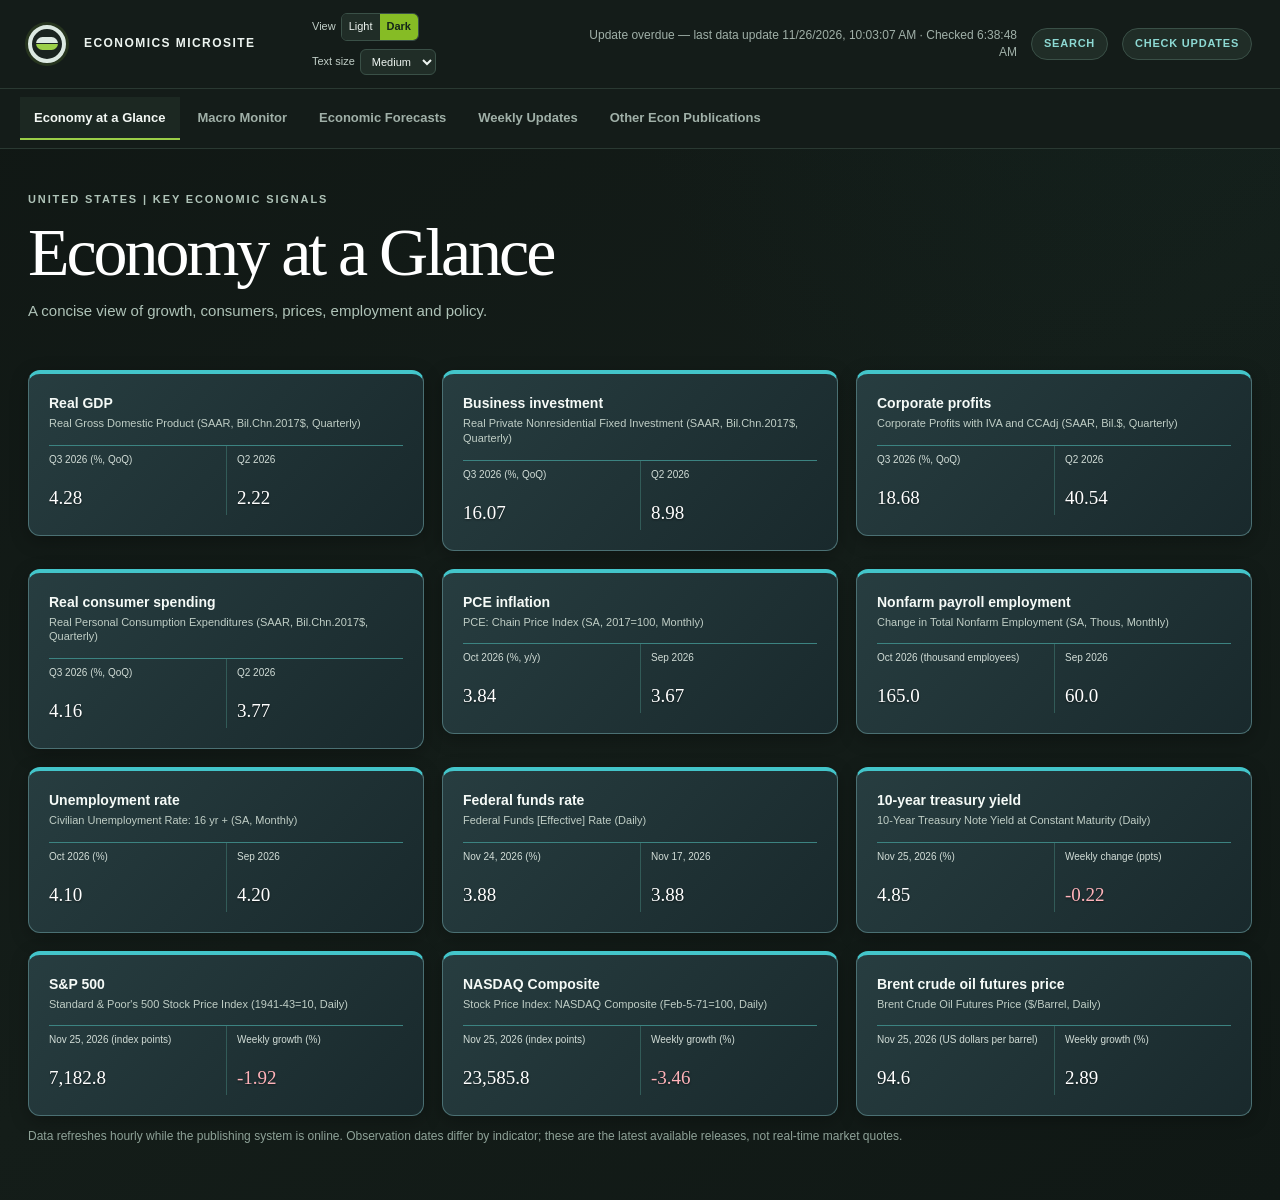
==== commit 3d4d1a60: "Use teal-blue indicator tiles Co-authored-by: Copilot <223556219+Copilot@users.noreply.github.com>" ====
--- a/docs/index.html
+++ b/docs/index.html
@@ -287,8 +287,8 @@
     @media (max-width: 480px) { #panel-glance .headline-grid { grid-template-columns: 1fr; } }
     @media (max-width: 720px) { .glance-intro h1 { font-size: 46px; } }
   </style>
-  <link rel="stylesheet" href="appearance.css?v=20261126-3">
-  <script src="appearance.js?v=20261126-3" defer></script>
+  <link rel="stylesheet" href="appearance.css?v=20261126-4">
+  <script src="appearance.js?v=20261126-4" defer></script>
 </head>
 <body>
   <header class="masthead">
--- a/docs/appearance.css
+++ b/docs/appearance.css
@@ -12,7 +12,7 @@
 .ai-proxy-badge::before { content: ""; flex: 0 0 8px; width: 8px; height: 8px; border-radius: 50%; background: #b9ed50; box-shadow: 0 0 5px #b9ed5080; animation: proxy-pulse 3s ease-in-out infinite; }
 @keyframes proxy-pulse { 50% { opacity: .5; } }
 @media (prefers-reduced-motion: reduce) { .ai-proxy-badge::before { animation: none; } }
-html:not([data-appearance="light"]) :is(#cards, #headline-grid) .indicator-card { --theme-accent: #86bc25; --theme-tint: #233526; background: linear-gradient(132deg, #293c2d, #192820 100%); border-color: #54775c; border-top-color: #86bc25; border-left-color: #54775c; box-shadow: 0 5px 18px #0004; }
+html:not([data-appearance="light"]) :is(#cards, #headline-grid) .indicator-card { --theme-accent: #43c5ca; --theme-tint: #203639; background: linear-gradient(132deg, #273d40, #19292c 100%); border-color: #4b7073; border-top-color: #43c5ca; border-left-color: #4b7073; box-shadow: 0 5px 18px #0004; }
 @media (max-width: 720px) { .masthead { flex-wrap: wrap; } }
 @media (max-width: 480px) { .appearance-controls { grid-column: 1 / -1; grid-row: 2; } .head-actions { grid-row: 3; } }
 
@@ -64,7 +64,7 @@
 html[data-appearance="light"] .theme-story p,
 html[data-appearance="light"] .story-sources span { color: #334c3f; }
 html[data-appearance="light"] .story-sources a { color: #006f76; }
-html[data-appearance="light"] :is(#cards, #headline-grid) .indicator-card { --theme-accent: #86bc25; --theme-tint: #eaf5dd; background: linear-gradient(130deg, #eaf5dd, #fff 70%); border-color: #a9ccb2; border-top-color: #86bc25; border-left-color: #a9ccb2; color: #20302a; box-shadow: 0 4px 14px #17463216; }
+html[data-appearance="light"] :is(#cards, #headline-grid) .indicator-card { --theme-accent: #008c95; --theme-tint: #e4f4f4; background: linear-gradient(130deg, #e4f4f4, #fff 70%); border-color: #a9cdcf; border-top-color: #008c95; border-left-color: #a9cdcf; color: #20302a; box-shadow: 0 4px 14px #17463216; }
 html[data-appearance="light"] .ai-proxy-badge { border-color: #007c83; color: #064b4d; background: #d7f4e7; }
 html[data-appearance="light"] .ai-proxy-badge::before { background: #568617; box-shadow: 0 0 5px #56861780; }
 html[data-appearance="light"] :is(#cards, #headline-grid) .card-head h3 { color: #21342a; }
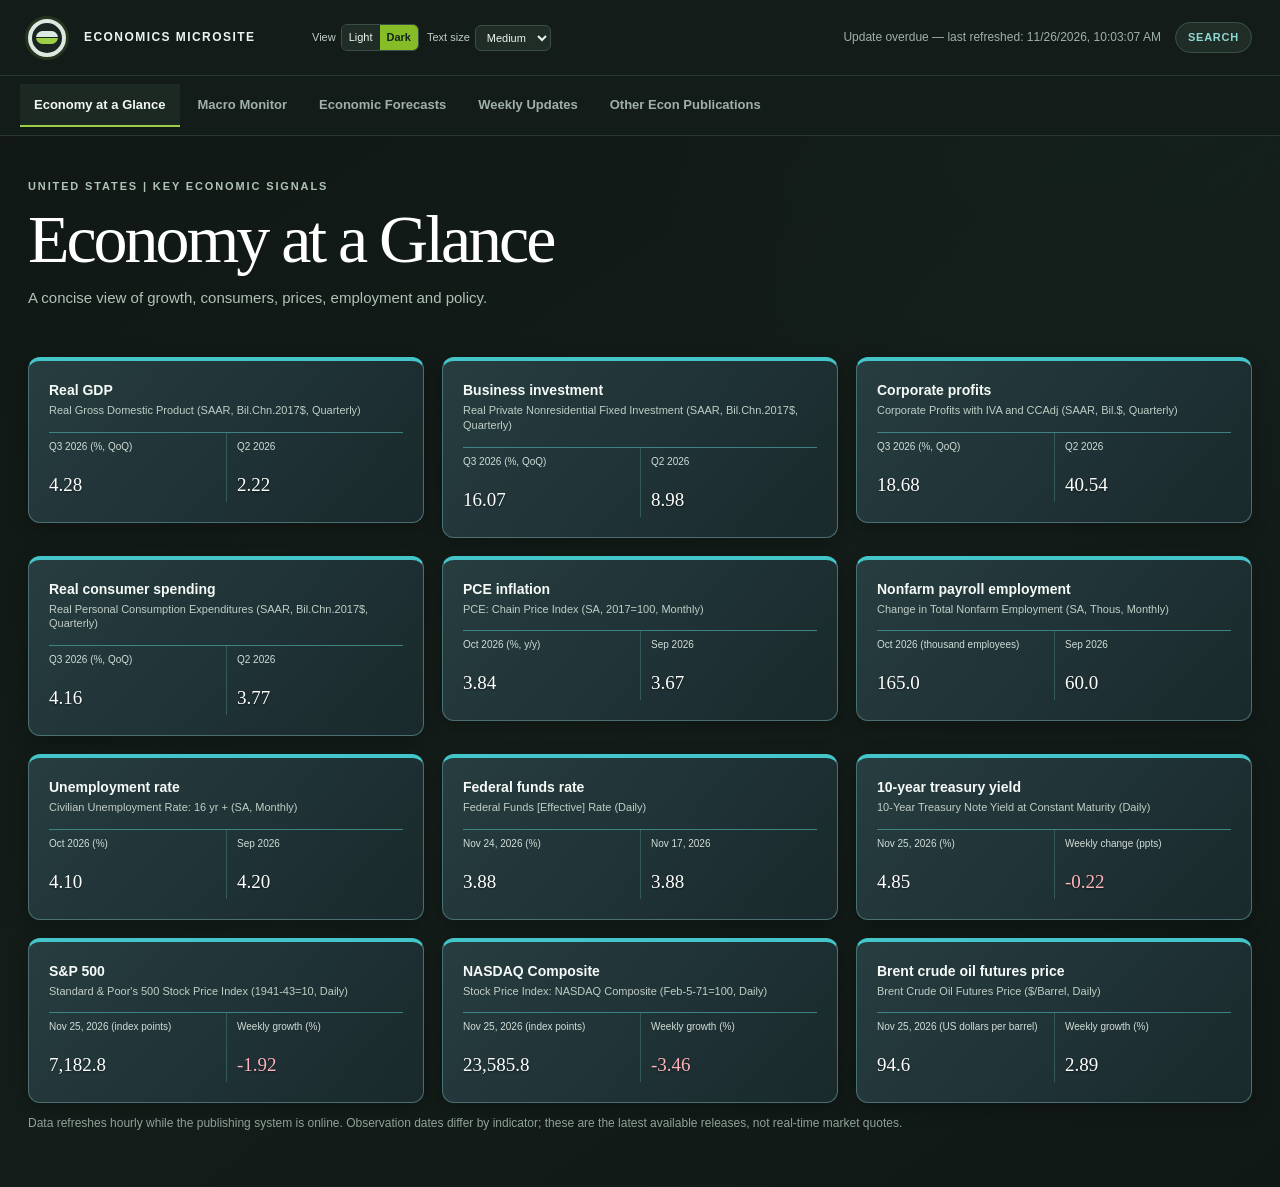
==== commit f6214bad: "Animate AI proxy labels and simplify refresh status Co-authored-by: Copilot <223556219+Copilot@users" ====
--- a/docs/index.html
+++ b/docs/index.html
@@ -287,8 +287,8 @@
     @media (max-width: 480px) { #panel-glance .headline-grid { grid-template-columns: 1fr; } }
     @media (max-width: 720px) { .glance-intro h1 { font-size: 46px; } }
   </style>
-  <link rel="stylesheet" href="appearance.css?v=20261126-4">
-  <script src="appearance.js?v=20261126-4" defer></script>
+  <link rel="stylesheet" href="appearance.css?v=20261126-5">
+  <script src="appearance.js?v=20261126-5" defer></script>
 </head>
 <body>
   <header class="masthead">
@@ -299,7 +299,7 @@
       <label>Text size <select id="appearance-size"><option value="small">Small</option><option value="medium" selected>Medium</option><option value="large">Large</option></select></label>
       <span class="appearance-status" id="appearance-status" role="status" hidden></span>
     </div>
-    <div class="head-actions"><span class="updated" id="updated">Loading latest data…</span><button class="text-button" id="search" type="button" aria-haspopup="dialog">Search</button><button class="text-button" id="refresh" type="button">Check updates</button></div>
+    <div class="head-actions"><span class="updated" id="updated">Loading latest data…</span><button class="text-button" id="search" type="button" aria-haspopup="dialog">Search</button></div>
   </header>
   <nav class="primary-tabs" role="tablist" aria-label="Dashboard sections">
     <button class="primary-tab" id="tab-glance" type="button" role="tab" aria-selected="false" aria-controls="panel-glance" tabindex="-1">Economy at a Glance</button>
@@ -407,7 +407,7 @@
       <div class="export-actions"><button class="chart-export-button" type="submit">Download CSV</button></div>
     </form>
   </dialog>
-  <script src="chart-tools.js?v=axis-labels-20261125"></script>
+  <script src="chart-tools.js?v=20261126-refresh-label"></script>
   <script>
     const $ = id => document.getElementById(id);
     const primaryTabs = [...document.querySelectorAll(".primary-tab")];
@@ -486,9 +486,6 @@
     let snapshot = null;
     let activeTheme = "real_economy";
     let activeChartItem = null;
-    let lastSuccessAt = null;
-    let lastAttemptAt = null;
-    let lastCheckedAt = null;
     const HEADLINE_TILES = [
       { id: "headline_real_gdp", title: "Real GDP", comparison: "quarterly" },
       { id: "investment_fnh", title: "Business investment", comparison: "quarterly" },
@@ -621,15 +618,12 @@
     function renderStatus(data) {
       const indicators = Object.values(data.indicators || {});
       const stamp = data.last_success_at || data.retrieved_at;
-      lastSuccessAt = data.last_success_at || null;
-      lastAttemptAt = data.last_attempt_at || null;
-      const checkedText = lastCheckedAt ? `Checked ${lastCheckedAt.toLocaleTimeString()}` : "Not checked yet";
       const publishedAt = stamp ? new Date(stamp) : null;
       const overdue = publishedAt && Number.isFinite(publishedAt.getTime()) && Date.now() - publishedAt.getTime() > 3 * 60 * 60 * 1000;
       const publishedText = publishedAt && Number.isFinite(publishedAt.getTime())
-        ? `${overdue ? "Update overdue — last data update" : "Last data update"} ${publishedAt.toLocaleString()}`
+        ? `${overdue ? "Update overdue — last refreshed" : "Last refreshed"}: ${publishedAt.toLocaleString()}`
         : "No published data yet";
-      $("updated").textContent = `${publishedText} · ${checkedText}`;
+      $("updated").textContent = publishedText;
       const box = $("error");
       if (data.error) { box.textContent = `Data update issue: ${data.error}. Showing the last available data, if any.`; box.hidden = false; }
       else if (indicators.some(item => item.error)) { box.textContent = "Some series could not be retrieved. The affected tiles are marked unavailable."; box.hidden = false; }
@@ -849,17 +843,10 @@
         const response = await fetch(dataUrl, { cache: "no-store" });
         if (!response.ok) throw new Error(`Published snapshot returned ${response.status}`);
         const data = await response.json();
-        lastCheckedAt = new Date();
         render(data);
       } catch (error) {
         const box = $("error"); box.textContent = `Could not load published dashboard data. (${error.message})`; box.hidden = false;
       }
-    }
-    async function refreshNow() {
-      const button = $("refresh");
-      button.disabled = true; button.textContent = "Checking…";
-      await load();
-      button.disabled = false; button.textContent = "Check updates";
     }
     $("close-trend").addEventListener("click", () => $("trend-dialog").close());
     $("explore-combos").addEventListener("click", openComboGallery);
@@ -882,7 +869,6 @@
       chartMessage("Choose Apply changes to update the preview before copying or exporting data.");
     });
     $("trend-dialog").addEventListener("click", event => { if (event.target === event.currentTarget) event.currentTarget.close(); });
-    $("refresh").addEventListener("click", refreshNow);
     $("export").addEventListener("click", openExport);
     setupIndicatorSearch();
     $("close-export").addEventListener("click", () => $("export-dialog").close());
--- a/docs/appearance.css
+++ b/docs/appearance.css
@@ -8,10 +8,10 @@
 .appearance-toggle button[aria-pressed="true"] { background: #86bc25; color: #14251a; font-weight: 700; }
 .appearance-controls select:focus-visible, .appearance-toggle button:focus-visible { outline: 2px solid #43c5ca; outline-offset: -2px; }
 .appearance-status { color: #ffc5c0; font-size: 11px; }
-.ai-proxy-badge { border-color: #54c6bd; color: #e7fff8; background: #13514e; font-weight: 700; }
-.ai-proxy-badge::before { content: ""; flex: 0 0 8px; width: 8px; height: 8px; border-radius: 50%; background: #b9ed50; box-shadow: 0 0 5px #b9ed5080; animation: proxy-pulse 3s ease-in-out infinite; }
-@keyframes proxy-pulse { 50% { opacity: .5; } }
-@media (prefers-reduced-motion: reduce) { .ai-proxy-badge::before { animation: none; } }
+.ai-proxy-badge { border-color: #54c6bd; color: #e7fff8; background: #13514e; font-weight: 700; animation: proxy-pulse 2.4s ease-in-out infinite; }
+.ai-proxy-badge::before { content: ""; flex: 0 0 8px; width: 8px; height: 8px; border-radius: 50%; background: #b9ed50; box-shadow: 0 0 5px #b9ed5080; }
+@keyframes proxy-pulse { 50% { opacity: .65; } }
+@media (prefers-reduced-motion: reduce) { .ai-proxy-badge { animation: none; } }
 html:not([data-appearance="light"]) :is(#cards, #headline-grid) .indicator-card { --theme-accent: #43c5ca; --theme-tint: #203639; background: linear-gradient(132deg, #273d40, #19292c 100%); border-color: #4b7073; border-top-color: #43c5ca; border-left-color: #4b7073; box-shadow: 0 5px 18px #0004; }
 @media (max-width: 720px) { .masthead { flex-wrap: wrap; } }
 @media (max-width: 480px) { .appearance-controls { grid-column: 1 / -1; grid-row: 2; } .head-actions { grid-row: 3; } }
@@ -65,7 +65,7 @@
 html[data-appearance="light"] .story-sources span { color: #334c3f; }
 html[data-appearance="light"] .story-sources a { color: #006f76; }
 html[data-appearance="light"] :is(#cards, #headline-grid) .indicator-card { --theme-accent: #008c95; --theme-tint: #e4f4f4; background: linear-gradient(130deg, #e4f4f4, #fff 70%); border-color: #a9cdcf; border-top-color: #008c95; border-left-color: #a9cdcf; color: #20302a; box-shadow: 0 4px 14px #17463216; }
-html[data-appearance="light"] .ai-proxy-badge { border-color: #007c83; color: #064b4d; background: #d7f4e7; }
+html[data-appearance="light"] .ai-proxy-badge { border-color: #007c83; color: #001f21; background: #d7f4e7; }
 html[data-appearance="light"] .ai-proxy-badge::before { background: #568617; box-shadow: 0 0 5px #56861780; }
 html[data-appearance="light"] :is(#cards, #headline-grid) .card-head h3 { color: #21342a; }
 html[data-appearance="light"] :is(#cards, #headline-grid) .card-descriptor,
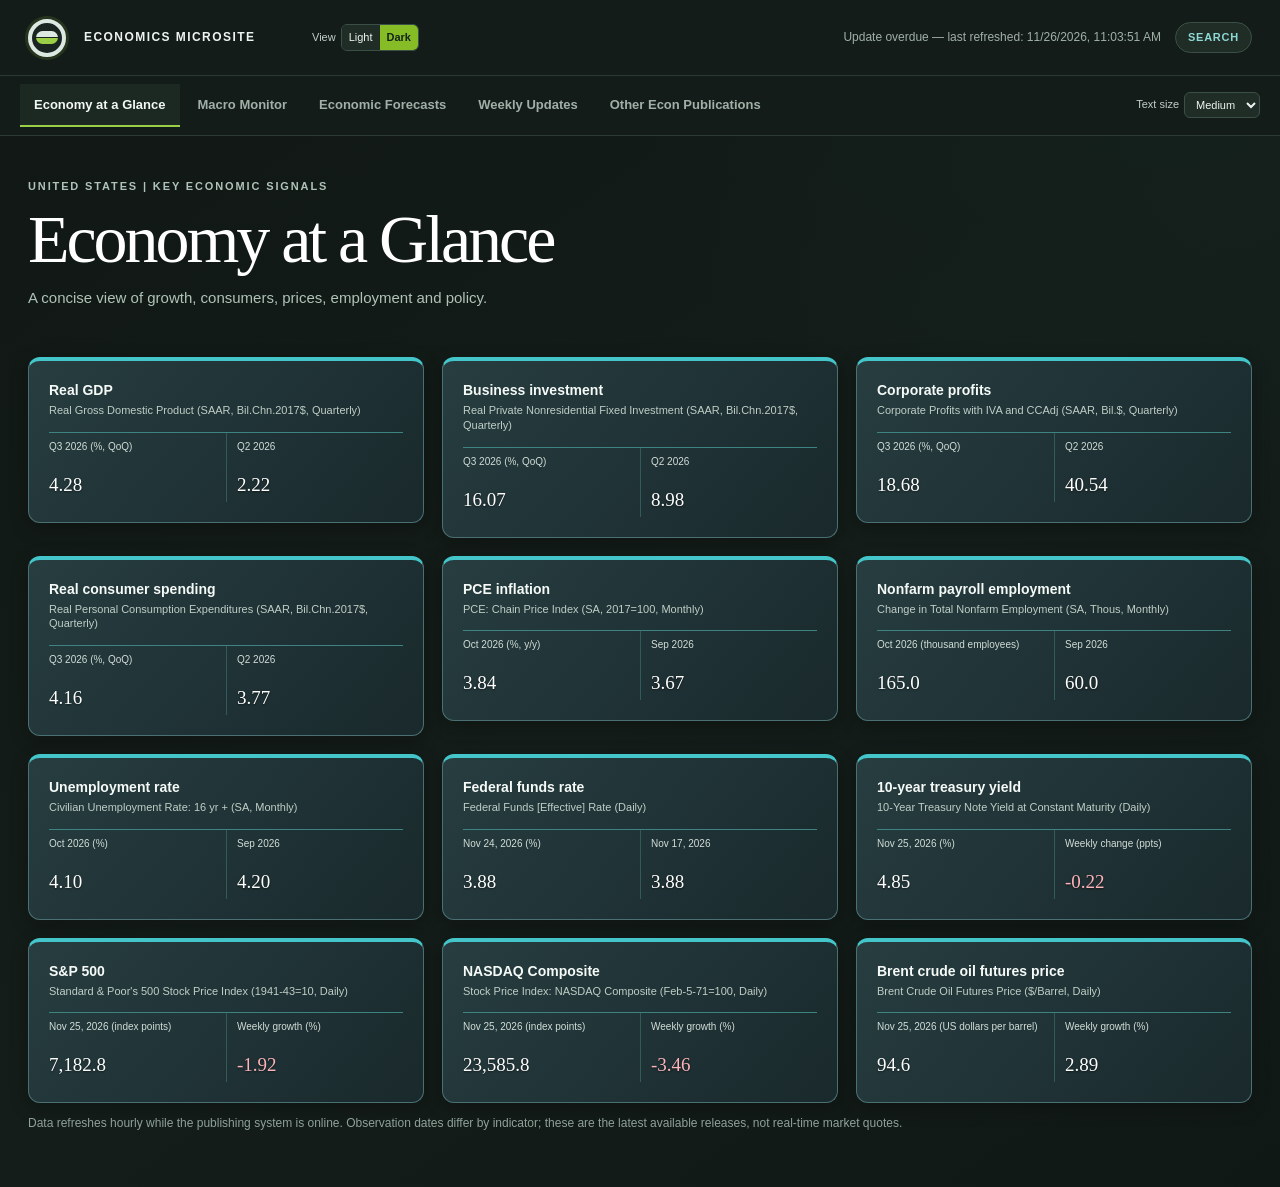
==== commit 088fc993: "Move text size control to tab bar Co-authored-by: Copilot <223556219+Copilot@users.noreply.github.co" ====
--- a/docs/index.html
+++ b/docs/index.html
@@ -210,7 +210,8 @@
     #trend-chart text { fill: #b1c0b8; }
     #trend-chart .grid-line { stroke: #34443d; }
     #trend-chart .series-line { stroke: #43c5ca; }
-    .primary-tabs { display: flex; gap: 4px; overflow-x: auto; padding: 8px max(20px, calc((100vw - 1400px)/2)); background: #141c19; border-bottom: 1px solid #2a3932; scrollbar-width: thin; }
+    .primary-bar { display: flex; align-items: center; gap: 12px; padding: 8px max(20px, calc((100vw - 1400px)/2)); background: #141c19; border-bottom: 1px solid #2a3932; }
+    .primary-tabs { display: flex; flex: 1 1 auto; min-width: 0; gap: 4px; overflow-x: auto; scrollbar-width: thin; }
     .primary-tab { flex: 0 0 auto; border: 0; border-bottom: 2px solid transparent; border-radius: 0; padding: 12px 14px 10px; background: transparent; color: #a0b0a8; font-size: 13px; font-weight: 700; text-align: left; white-space: nowrap; cursor: pointer; transition: background .15s, color .15s, border-color .15s; }
     .primary-tab:hover { background: #202d27; color: #edf4f0; }
     .primary-tab[aria-selected="true"] { border-bottom-color: var(--green); background: #1c2822; color: #f3f8f4; }
@@ -240,7 +241,7 @@
     .global-update-link:focus-visible { outline: 2px solid var(--blue); outline-offset: 3px; }
     @media (max-width: 950px) { .workspace-layout { grid-template-columns: 180px minmax(0, 1fr); gap: 18px; } .workspace { padding-inline: 18px; } .headline-grid { grid-template-columns: repeat(3, minmax(0, 1fr)); } }
     @media (max-width: 720px) {
-      .primary-tabs, .weekly-subtabs { gap: 0; padding-inline: 12px; } .primary-tab { padding-inline: 10px; font-size: 12px; } .weekly-subtab { padding-inline: 10px; font-size: 12px; }
+      .primary-bar { gap: 8px; padding-inline: 12px; } .primary-tabs { gap: 0; } .weekly-subtabs { gap: 0; padding-inline: 12px; } .primary-tab { padding-inline: 10px; font-size: 12px; } .weekly-subtab { padding-inline: 10px; font-size: 12px; }
       .masthead { padding: 12px 15px; gap: 10px; } .brand { min-width: 0; } .head-actions { margin-left: auto; gap: 10px; }
       .hero { padding: 39px 22px 42px; } .hero-copy { max-width: 480px; }
       .headline-grid { grid-template-columns: repeat(2, minmax(0, 1fr)); gap: 8px; margin-top: 22px; }
@@ -287,8 +288,8 @@
     @media (max-width: 480px) { #panel-glance .headline-grid { grid-template-columns: 1fr; } }
     @media (max-width: 720px) { .glance-intro h1 { font-size: 46px; } }
   </style>
-  <link rel="stylesheet" href="appearance.css?v=20261126-5">
-  <script src="appearance.js?v=20261126-5" defer></script>
+  <link rel="stylesheet" href="appearance.css?v=20261126-8">
+  <script src="appearance.js?v=20261126-8" defer></script>
 </head>
 <body>
   <header class="masthead">
@@ -296,18 +297,20 @@
     <div class="brand"><strong>ECONOMICS MICROSITE</strong></div>
     <div class="appearance-controls">
       <div class="appearance-view"><span>View</span><div class="appearance-toggle" role="group" aria-label="View"><button id="appearance-light" type="button" aria-pressed="false">Light</button><button id="appearance-dark" type="button" aria-pressed="true">Dark</button></div></div>
-      <label>Text size <select id="appearance-size"><option value="small">Small</option><option value="medium" selected>Medium</option><option value="large">Large</option></select></label>
       <span class="appearance-status" id="appearance-status" role="status" hidden></span>
     </div>
     <div class="head-actions"><span class="updated" id="updated">Loading latest data…</span><button class="text-button" id="search" type="button" aria-haspopup="dialog">Search</button></div>
   </header>
-  <nav class="primary-tabs" role="tablist" aria-label="Dashboard sections">
-    <button class="primary-tab" id="tab-glance" type="button" role="tab" aria-selected="false" aria-controls="panel-glance" tabindex="-1">Economy at a Glance</button>
-    <button class="primary-tab" id="tab-monitor" type="button" role="tab" aria-selected="true" aria-controls="panel-monitor" tabindex="0">Macro Monitor</button>
-    <button class="primary-tab" id="tab-forecasts" type="button" role="tab" aria-selected="false" aria-controls="panel-forecasts" tabindex="-1">Economic Forecasts</button>
-    <button class="primary-tab" id="tab-weekly" type="button" role="tab" aria-selected="false" aria-controls="panel-weekly" tabindex="-1">Weekly Updates</button>
-    <button class="primary-tab" id="tab-publications" type="button" role="tab" aria-selected="false" aria-controls="panel-publications" tabindex="-1">Other Econ Publications</button>
-  </nav>
+  <div class="primary-bar">
+    <nav class="primary-tabs" role="tablist" aria-label="Dashboard sections">
+      <button class="primary-tab" id="tab-glance" type="button" role="tab" aria-selected="false" aria-controls="panel-glance" tabindex="-1">Economy at a Glance</button>
+      <button class="primary-tab" id="tab-monitor" type="button" role="tab" aria-selected="true" aria-controls="panel-monitor" tabindex="0">Macro Monitor</button>
+      <button class="primary-tab" id="tab-forecasts" type="button" role="tab" aria-selected="false" aria-controls="panel-forecasts" tabindex="-1">Economic Forecasts</button>
+      <button class="primary-tab" id="tab-weekly" type="button" role="tab" aria-selected="false" aria-controls="panel-weekly" tabindex="-1">Weekly Updates</button>
+      <button class="primary-tab" id="tab-publications" type="button" role="tab" aria-selected="false" aria-controls="panel-publications" tabindex="-1">Other Econ Publications</button>
+    </nav>
+    <label class="appearance-size">Text size <select id="appearance-size"><option value="small">Small</option><option value="medium" selected>Medium</option><option value="large">Large</option></select></label>
+  </div>
   <section id="panel-glance" class="glance-page" role="tabpanel" aria-labelledby="tab-glance" hidden>
     <div class="glance-intro"><div><p class="eyebrow">United States | Key economic signals</p><h1>Economy at a Glance</h1><p>A concise view of growth, consumers, prices, employment and policy.</p></div></div>
     <div class="headline-grid" id="headline-grid" aria-label="Key US economic indicators" aria-live="polite"></div>
--- a/docs/appearance.css
+++ b/docs/appearance.css
@@ -1,16 +1,16 @@
 html[data-font-size="small"] { zoom: .9; }
 html[data-font-size="large"] { zoom: 1.1; }
 .appearance-controls { display: flex; flex-wrap: wrap; align-items: center; gap: 8px; }
-.appearance-controls label, .appearance-view { display: flex; align-items: center; gap: 5px; color: #c1cec7; font-size: 11px; }
-.appearance-controls select { padding: 5px 7px; border: 1px solid #3a5047; border-radius: 6px; background: #202d27; color: #edf4f0; font: inherit; }
+.appearance-size, .appearance-view { display: flex; align-items: center; gap: 5px; color: #c1cec7; font-size: 11px; }
+.appearance-size { flex: 0 0 auto; white-space: nowrap; }
+.appearance-size select { padding: 5px 7px; border: 1px solid #3a5047; border-radius: 6px; background: #202d27; color: #edf4f0; font: inherit; }
 .appearance-toggle { display: flex; overflow: hidden; border: 1px solid #3a5047; border-radius: 6px; }
 .appearance-toggle button { padding: 5px 7px; border: 0; background: #202d27; color: #edf4f0; font: inherit; cursor: pointer; }
 .appearance-toggle button[aria-pressed="true"] { background: #86bc25; color: #14251a; font-weight: 700; }
-.appearance-controls select:focus-visible, .appearance-toggle button:focus-visible { outline: 2px solid #43c5ca; outline-offset: -2px; }
+.appearance-size select:focus-visible, .appearance-toggle button:focus-visible { outline: 2px solid #43c5ca; outline-offset: -2px; }
 .appearance-status { color: #ffc5c0; font-size: 11px; }
-.ai-proxy-badge { border-color: #54c6bd; color: #e7fff8; background: #13514e; font-weight: 700; animation: proxy-pulse 2.4s ease-in-out infinite; }
-.ai-proxy-badge::before { content: ""; flex: 0 0 8px; width: 8px; height: 8px; border-radius: 50%; background: #b9ed50; box-shadow: 0 0 5px #b9ed5080; }
-@keyframes proxy-pulse { 50% { opacity: .65; } }
+.ai-proxy-badge { border-color: #007c83; color: #001f21; background: #43c5ca; font-weight: 700; box-shadow: 0 0 0 0 #b9ed5000; animation: proxy-pulse 1.8s ease-in-out infinite; }
+@keyframes proxy-pulse { 50% { background-color: #b9ed50; border-color: #689c12; box-shadow: 0 0 12px 2px #b9ed50aa; } }
 @media (prefers-reduced-motion: reduce) { .ai-proxy-badge { animation: none; } }
 html:not([data-appearance="light"]) :is(#cards, #headline-grid) .indicator-card { --theme-accent: #43c5ca; --theme-tint: #203639; background: linear-gradient(132deg, #273d40, #19292c 100%); border-color: #4b7073; border-top-color: #43c5ca; border-left-color: #4b7073; box-shadow: 0 5px 18px #0004; }
 @media (max-width: 720px) { .masthead { flex-wrap: wrap; } }
@@ -19,18 +19,18 @@
 html[data-appearance="light"] { color-scheme: light; background: #f4f8f6; color: #20302a; }
 html[data-appearance="light"] body { color: #20302a; background: #f4f8f6; }
 html[data-appearance="light"] .masthead,
-html[data-appearance="light"] .primary-tabs,
+html[data-appearance="light"] .primary-bar,
 html[data-appearance="light"] .weekly-subtabs { background: #fff; border-color: #cbded2; }
 html[data-appearance="light"] .brand strong { color: #26322b; }
 html[data-appearance="light"] .brand-mark { border-color: #26322b; background: #fff; }
 html[data-appearance="light"] .brand-mark::after { background: linear-gradient(to bottom, #26322b 0 48%, #fff 48% 53%, #86bc25 53%); }
-html[data-appearance="light"] .appearance-controls label,
+html[data-appearance="light"] .appearance-size,
 html[data-appearance="light"] .appearance-view,
 html[data-appearance="light"] .updated { color: #435b50; }
 html[data-appearance="light"] .appearance-toggle { border-color: #9dc9bd; }
 html[data-appearance="light"] .appearance-toggle button { background: #edf8f6; color: #005e62; }
 html[data-appearance="light"] .appearance-toggle button[aria-pressed="true"] { background: #007c83; color: #fff; }
-html[data-appearance="light"] .appearance-controls select,
+html[data-appearance="light"] .appearance-size select,
 html[data-appearance="light"] .text-button { color: #005e62; background: #edf8f6; border-color: #9dc9bd; }
 html[data-appearance="light"] .primary-tab,
 html[data-appearance="light"] .weekly-subtab { color: #40584d; }
@@ -65,8 +65,6 @@
 html[data-appearance="light"] .story-sources span { color: #334c3f; }
 html[data-appearance="light"] .story-sources a { color: #006f76; }
 html[data-appearance="light"] :is(#cards, #headline-grid) .indicator-card { --theme-accent: #008c95; --theme-tint: #e4f4f4; background: linear-gradient(130deg, #e4f4f4, #fff 70%); border-color: #a9cdcf; border-top-color: #008c95; border-left-color: #a9cdcf; color: #20302a; box-shadow: 0 4px 14px #17463216; }
-html[data-appearance="light"] .ai-proxy-badge { border-color: #007c83; color: #001f21; background: #d7f4e7; }
-html[data-appearance="light"] .ai-proxy-badge::before { background: #568617; box-shadow: 0 0 5px #56861780; }
 html[data-appearance="light"] :is(#cards, #headline-grid) .card-head h3 { color: #21342a; }
 html[data-appearance="light"] :is(#cards, #headline-grid) .card-descriptor,
 html[data-appearance="light"] :is(#cards, #headline-grid) .metric-label { color: #455f52; }
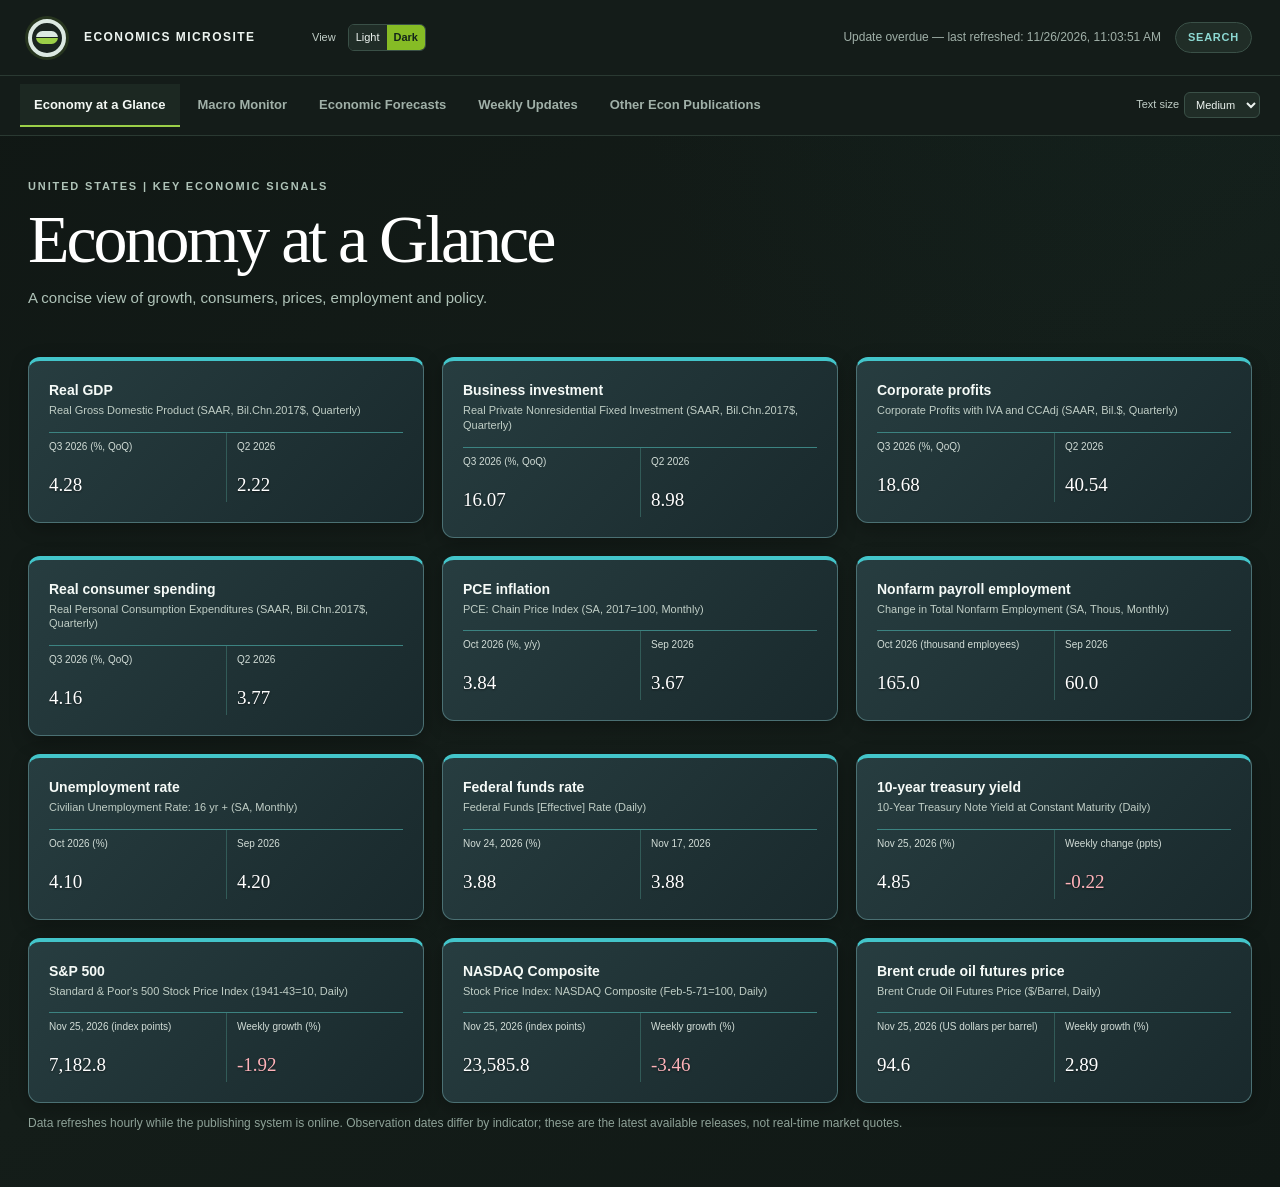
==== commit 61928a32: "Increase spacing beside view control Co-authored-by: Copilot <223556219+Copilot@users.noreply.github" ====
--- a/docs/index.html
+++ b/docs/index.html
@@ -288,8 +288,8 @@
     @media (max-width: 480px) { #panel-glance .headline-grid { grid-template-columns: 1fr; } }
     @media (max-width: 720px) { .glance-intro h1 { font-size: 46px; } }
   </style>
-  <link rel="stylesheet" href="appearance.css?v=20261126-8">
-  <script src="appearance.js?v=20261126-8" defer></script>
+  <link rel="stylesheet" href="appearance.css?v=20261126-9">
+  <script src="appearance.js?v=20261126-9" defer></script>
 </head>
 <body>
   <header class="masthead">
--- a/docs/appearance.css
+++ b/docs/appearance.css
@@ -2,6 +2,7 @@
 html[data-font-size="large"] { zoom: 1.1; }
 .appearance-controls { display: flex; flex-wrap: wrap; align-items: center; gap: 8px; }
 .appearance-size, .appearance-view { display: flex; align-items: center; gap: 5px; color: #c1cec7; font-size: 11px; }
+.appearance-view { gap: 12px; }
 .appearance-size { flex: 0 0 auto; white-space: nowrap; }
 .appearance-size select { padding: 5px 7px; border: 1px solid #3a5047; border-radius: 6px; background: #202d27; color: #edf4f0; font: inherit; }
 .appearance-toggle { display: flex; overflow: hidden; border: 1px solid #3a5047; border-radius: 6px; }
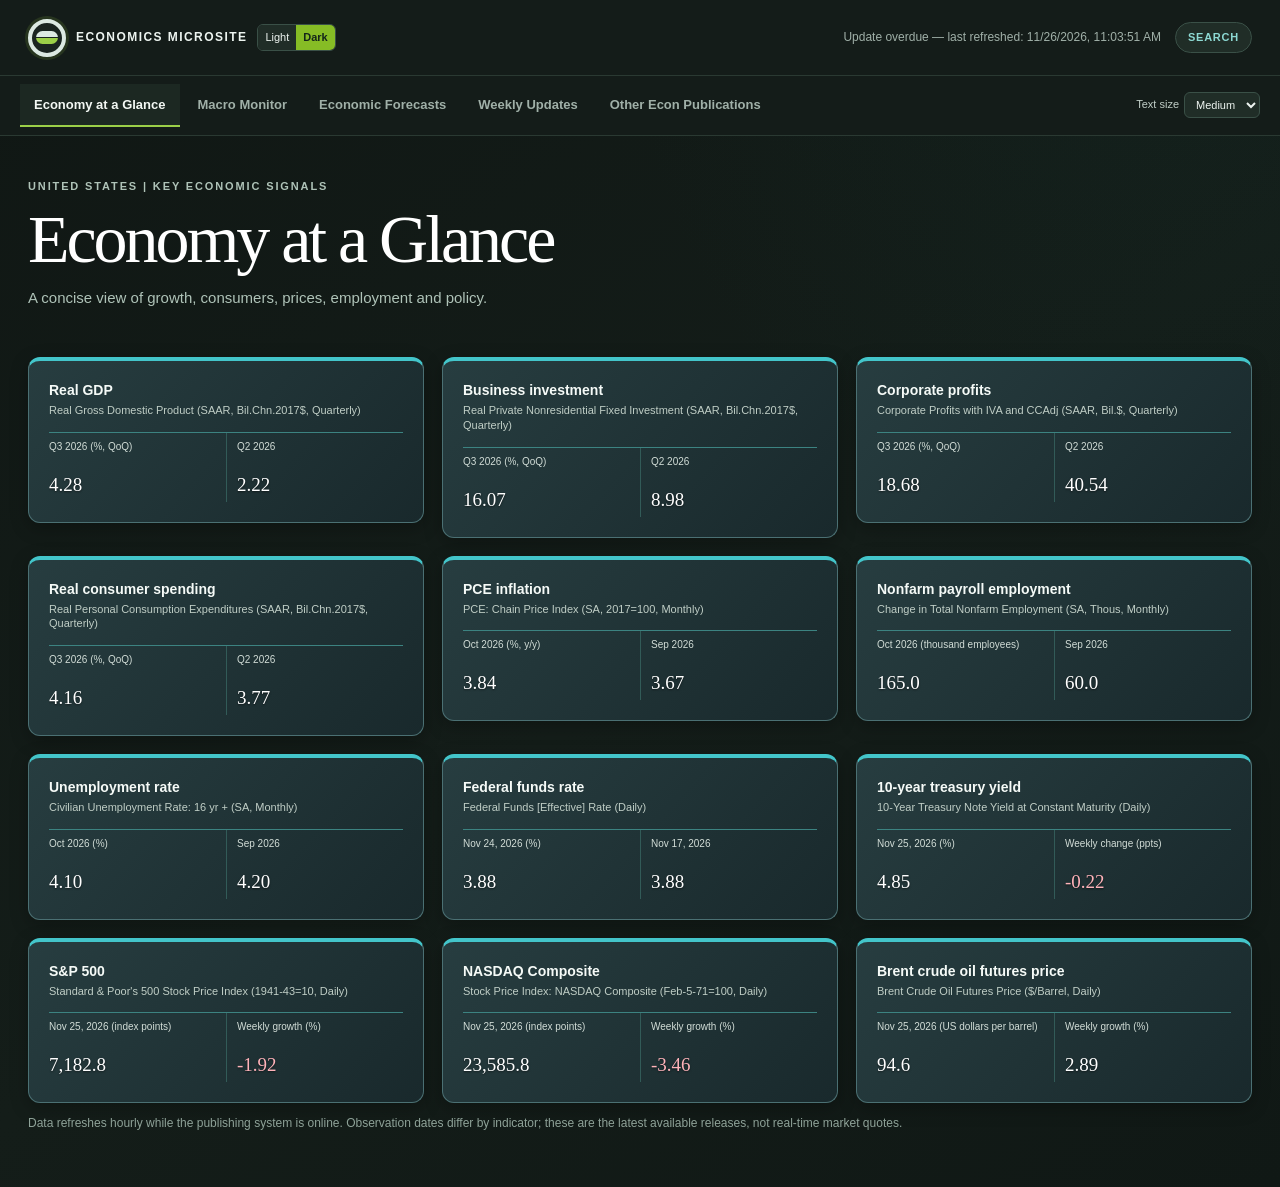
==== commit 57d8625b: "Align light and dark controls beside brand Co-authored-by: Copilot <223556219+Copilot@users.noreply." ====
--- a/docs/index.html
+++ b/docs/index.html
@@ -15,10 +15,10 @@
     * { box-sizing: border-box; }
     body { margin: 0; color: #1b282e; background: linear-gradient(145deg, #f2f7f4 0%, #f8faf8 52%, #edf6f3 100%); font: 15px/1.45 "Segoe UI", Arial, sans-serif; }
     button { font: inherit; }
-    .masthead { min-height: 76px; display: flex; align-items: center; gap: 18px; padding: 13px max(28px, calc((100vw - 1400px)/2)); background: #fff; border-bottom: 1px solid #dce7e2; box-shadow: 0 2px 12px #173a2810; }
+    .masthead { min-height: 76px; display: flex; align-items: center; gap: 10px; padding: 13px max(28px, calc((100vw - 1400px)/2)); background: #fff; border-bottom: 1px solid #dce7e2; box-shadow: 0 2px 12px #173a2810; }
     .brand-mark { width: 38px; height: 38px; flex: 0 0 auto; display: grid; place-items: center; border: 4px solid #242726; border-radius: 50%; background: #fff; box-shadow: 0 0 0 3px #86bc2524; }
     .brand-mark::after { content: ""; width: 22px; height: 13px; border-radius: 9px; background: linear-gradient(to bottom, #2c2a29 0 48%, #fff 48% 53%, #86bc25 53%); }
-    .brand { min-width: 210px; }
+    .brand { min-width: 0; }
     .brand strong { display: block; color: #242726; font-size: 12px; letter-spacing: .12em; }
     .brand span { color: var(--muted); font-size: 12px; }
     .head-actions { display: flex; align-items: center; gap: 14px; margin-left: auto; }
@@ -250,7 +250,7 @@
       .theme-list { grid-template-columns: repeat(3, minmax(0, 1fr)); } .theme-button { display: block; min-height: 52px; padding: 8px; font-size: 12px; text-align: center; } .theme-count { display: block; margin-top: 2px; }
     }
     @media (max-width: 480px) {
-      .masthead { display: grid; grid-template-columns: 32px minmax(0, 1fr); gap: 8px 10px; padding: 10px 12px; }
+      .masthead { display: grid; grid-template-columns: 32px max-content minmax(0, 1fr); gap: 8px 6px; padding: 10px 12px; }
       .brand-mark { width: 32px; height: 32px; } .brand-mark::after { width: 18px; height: 11px; } .brand strong { font-size: 10px; } .brand span { font-size: 10px; }
       .headline-card { padding: 11px; }
       .brand-mark { grid-column: 1; grid-row: 1; }
@@ -288,15 +288,15 @@
     @media (max-width: 480px) { #panel-glance .headline-grid { grid-template-columns: 1fr; } }
     @media (max-width: 720px) { .glance-intro h1 { font-size: 46px; } }
   </style>
-  <link rel="stylesheet" href="appearance.css?v=20261126-9">
-  <script src="appearance.js?v=20261126-9" defer></script>
+  <link rel="stylesheet" href="appearance.css?v=20261126-10">
+  <script src="appearance.js?v=20261126-10" defer></script>
 </head>
 <body>
   <header class="masthead">
     <div class="brand-mark" aria-hidden="true"></div>
     <div class="brand"><strong>ECONOMICS MICROSITE</strong></div>
     <div class="appearance-controls">
-      <div class="appearance-view"><span>View</span><div class="appearance-toggle" role="group" aria-label="View"><button id="appearance-light" type="button" aria-pressed="false">Light</button><button id="appearance-dark" type="button" aria-pressed="true">Dark</button></div></div>
+      <div class="appearance-toggle" role="group" aria-label="View"><button id="appearance-light" type="button" aria-pressed="false">Light</button><button id="appearance-dark" type="button" aria-pressed="true">Dark</button></div>
       <span class="appearance-status" id="appearance-status" role="status" hidden></span>
     </div>
     <div class="head-actions"><span class="updated" id="updated">Loading latest data…</span><button class="text-button" id="search" type="button" aria-haspopup="dialog">Search</button></div>
--- a/docs/appearance.css
+++ b/docs/appearance.css
@@ -1,11 +1,10 @@
 html[data-font-size="small"] { zoom: .9; }
 html[data-font-size="large"] { zoom: 1.1; }
 .appearance-controls { display: flex; flex-wrap: wrap; align-items: center; gap: 8px; }
-.appearance-size, .appearance-view { display: flex; align-items: center; gap: 5px; color: #c1cec7; font-size: 11px; }
-.appearance-view { gap: 12px; }
+.appearance-size { display: flex; align-items: center; gap: 5px; color: #c1cec7; font-size: 11px; }
 .appearance-size { flex: 0 0 auto; white-space: nowrap; }
 .appearance-size select { padding: 5px 7px; border: 1px solid #3a5047; border-radius: 6px; background: #202d27; color: #edf4f0; font: inherit; }
-.appearance-toggle { display: flex; overflow: hidden; border: 1px solid #3a5047; border-radius: 6px; }
+.appearance-toggle { display: flex; overflow: hidden; border: 1px solid #3a5047; border-radius: 6px; font-size: 11px; }
 .appearance-toggle button { padding: 5px 7px; border: 0; background: #202d27; color: #edf4f0; font: inherit; cursor: pointer; }
 .appearance-toggle button[aria-pressed="true"] { background: #86bc25; color: #14251a; font-weight: 700; }
 .appearance-size select:focus-visible, .appearance-toggle button:focus-visible { outline: 2px solid #43c5ca; outline-offset: -2px; }
@@ -15,7 +14,8 @@
 @media (prefers-reduced-motion: reduce) { .ai-proxy-badge { animation: none; } }
 html:not([data-appearance="light"]) :is(#cards, #headline-grid) .indicator-card { --theme-accent: #43c5ca; --theme-tint: #203639; background: linear-gradient(132deg, #273d40, #19292c 100%); border-color: #4b7073; border-top-color: #43c5ca; border-left-color: #4b7073; box-shadow: 0 5px 18px #0004; }
 @media (max-width: 720px) { .masthead { flex-wrap: wrap; } }
-@media (max-width: 480px) { .appearance-controls { grid-column: 1 / -1; grid-row: 2; } .head-actions { grid-row: 3; } }
+@media (max-width: 480px) { .appearance-controls { grid-column: 3; grid-row: 1; justify-self: start; } }
+@media (max-width: 319px) { .masthead { grid-template-columns: 32px minmax(0, 1fr); } .appearance-controls { grid-column: 1 / -1; grid-row: 2; } .head-actions { grid-row: 3; } }
 
 html[data-appearance="light"] { color-scheme: light; background: #f4f8f6; color: #20302a; }
 html[data-appearance="light"] body { color: #20302a; background: #f4f8f6; }
@@ -26,7 +26,6 @@
 html[data-appearance="light"] .brand-mark { border-color: #26322b; background: #fff; }
 html[data-appearance="light"] .brand-mark::after { background: linear-gradient(to bottom, #26322b 0 48%, #fff 48% 53%, #86bc25 53%); }
 html[data-appearance="light"] .appearance-size,
-html[data-appearance="light"] .appearance-view,
 html[data-appearance="light"] .updated { color: #435b50; }
 html[data-appearance="light"] .appearance-toggle { border-color: #9dc9bd; }
 html[data-appearance="light"] .appearance-toggle button { background: #edf8f6; color: #005e62; }
